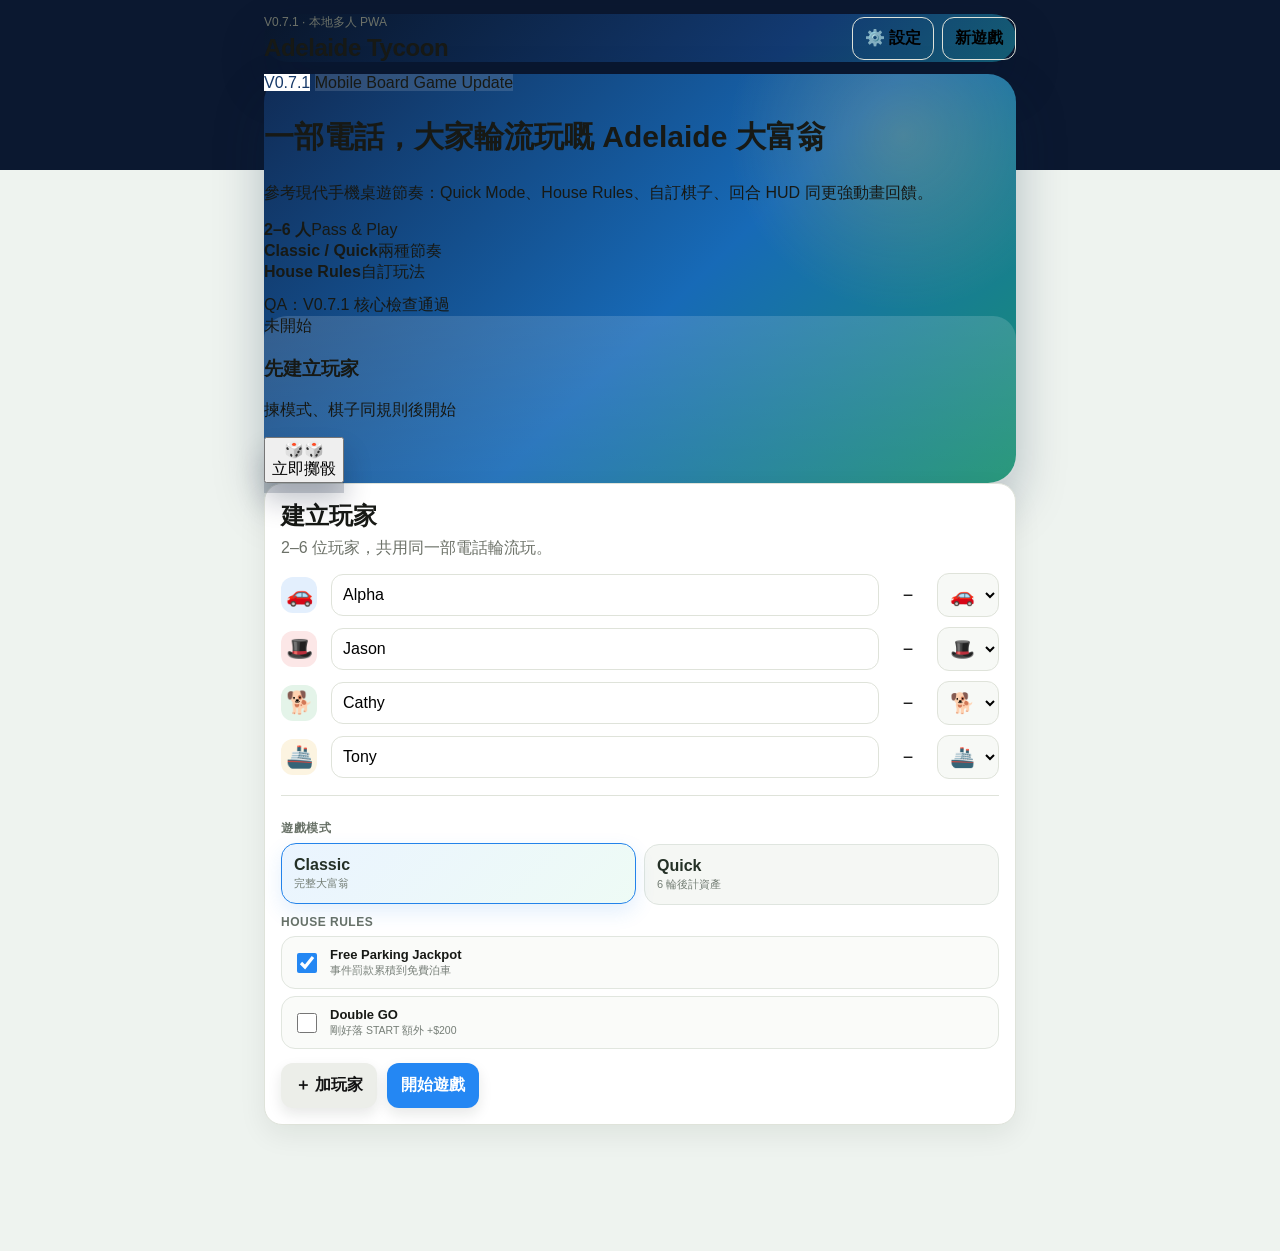
==== index.html @ 13fcce97 "Bump Adelaide Tycoon to V0.7.1 QA hotfix" ====
<!doctype html>
<html lang="zh-HK">
<head>
  <meta charset="utf-8" />
  <meta name="viewport" content="width=device-width,initial-scale=1,viewport-fit=cover" />
  <meta name="theme-color" content="#0b1830" />
  <meta name="apple-mobile-web-app-capable" content="yes" />
  <meta name="apple-mobile-web-app-status-bar-style" content="black-translucent" />
  <title>Adelaide Tycoon V0.7.1</title>
  <link rel="manifest" href="manifest.webmanifest?v=071" />
  <link rel="stylesheet" href="styles.css?v=071" />
  <link rel="stylesheet" href="v5.css?v=071" />
</head>
<body>
  <div class="app-shell">
    <header class="topbar">
      <div>
        <div class="version">V0.7.1 · 本地多人 PWA</div>
        <h1>Adelaide Tycoon</h1>
      </div>
      <div class="top-actions">
        <button id="settingsBtn" class="ghost-btn">⚙️ 設定</button>
        <button id="newGameBtn" class="ghost-btn">新遊戲</button>
      </div>
    </header>

    <section class="hero-panel">
      <div class="hero-copy">
        <div class="hero-kicker">
          <span class="version-badge">V0.7.1</span>
          <span class="hero-tag">Mobile Board Game Update</span>
        </div>
        <h2>一部電話，大家輪流玩嘅 Adelaide 大富翁</h2>
        <p>Quick Mode、House Rules、自訂棋子、回合 HUD，同更強骰仔與棋盤動畫。</p>
        <div class="hero-status-row">
          <div class="hero-status-card"><strong>2–6 人</strong><span>Pass & Play</span></div>
          <div class="hero-status-card"><strong>Classic / Quick</strong><span>兩種節奏</span></div>
          <div class="hero-status-card"><strong>House Rules</strong><span>自訂玩法</span></div>
        </div>
        <div id="qaStatus" class="qa-status">QA：檢查中</div>
      </div>
      <div class="roll-stage">
        <div id="heroTurnChip" class="roll-chip">未擲骰</div>
        <h3 id="rollStageName">下一位玩家</h3>
        <p id="rollStageHint">撳大型骰仔開始今個回合</p>
        <button id="rollHeroBtn" class="roll-hero-btn" type="button">
          <div class="dice-row"><span>🎲</span><span>🎲</span></div>
          <div>立即擲骰</div>
        </button>
      </div>
    </section>

    <section id="setupPanel" class="panel setup-panel">
      <h2>建立玩家</h2><p>2–6 位玩家，共用同一部電話輪流玩。</p>
      <div id="playerInputs" class="player-inputs"></div>
      <div class="setup-actions"><button id="addPlayerBtn" class="secondary-btn">＋ 加玩家</button><button id="startGameBtn" class="primary-btn">開始遊戲</button></div>
    </section>

    <main id="gamePanel" class="game hidden">
      <section class="players-strip" id="playersStrip"></section>
      <section class="status-row">
        <div><span class="muted">回合</span><strong id="turnName">—</strong></div>
        <div><span class="muted">位置</span><strong id="turnPos">—</strong></div>
        <div class="dice-status"><span class="muted">骰</span><div class="dice-pair"><span id="die1" class="die">–</span><span id="die2" class="die">–</span></div></div>
        <div><span class="muted">狀態</span><strong id="jailStatus">正常</strong></div>
      </section>
      <section class="board-wrap"><div id="board" class="board" aria-label="Adelaide Tycoon 遊戲棋盤"></div></section>

      <section class="property-panel panel">
        <div><div class="muted" id="spaceType">目前位置</div><h2 id="spaceName">START</h2><div id="spaceMeta" class="space-meta"></div></div>
        <div class="property-actions">
          <button id="buyBtn" class="primary-btn hidden">購買</button>
          <button id="auctionBtn" class="auction-btn hidden">拍賣</button>
          <button id="buildBtn" class="build-btn hidden">建屋</button>
          <button id="endTurnBtn" class="secondary-btn hidden">結束回合</button>
        </div>
      </section>

      <section id="message" class="message" aria-live="polite">按「擲骰」開始。</section>
      <details class="log-panel"><summary>遊戲紀錄</summary><div id="gameLog" class="game-log"></div></details>

      <nav class="bottom-actions">
        <button id="rollBtn" class="action-btn action-blue" type="button"><span>🎲</span>擲骰</button>
        <button id="assetsBtn" class="action-btn" type="button"><span>🏠</span>資產</button>
        <button id="tradeBtn" class="action-btn" type="button"><span>↔️</span>交易</button>
        <button id="playersBtn" class="action-btn" type="button"><span>👥</span>玩家</button>
      </nav>
    </main>
  </div>

  <dialog id="modal"><div class="modal-inner"><div class="modal-head"><h2 id="modalTitle">資料</h2><button id="closeModalBtn" class="icon-btn" aria-label="關閉">✕</button></div><div id="modalBody"></div></div></dialog>
  <dialog id="confirmModal"><div class="confirm-box"><div class="confirm-icon">🤝</div><div class="muted">交易確認</div><h2 id="confirmTitle">—</h2><div id="confirmBody"></div><div class="confirm-actions"><button id="rejectTradeBtn" class="secondary-btn">拒絕</button><button id="acceptTradeBtn" class="primary-btn">接受交易</button></div></div></dialog>
  <dialog id="cardModal" class="card-modal"><div class="event-card"><div id="eventCardIcon" class="event-card-icon">?</div><div id="eventCardType" class="event-card-type">CHANCE</div><h2 id="eventCardText">—</h2><button id="eventCardContinue" class="primary-btn">繼續</button></div></dialog>
  <dialog id="passModal" class="pass-modal"><div class="pass-screen"><div class="pass-phone">📱</div><div class="muted">下一位玩家</div><h2 id="passPlayerName">—</h2><p>請將電話交俾呢位玩家。其他人唔好偷睇資產操作。</p><button id="passContinueBtn" class="primary-btn">我係呢位玩家 · 開始回合</button></div></dialog>
  <dialog id="settingsModal"><div class="modal-inner"><div class="modal-head"><h2>遊戲設定</h2><button id="closeSettingsBtn" class="icon-btn" aria-label="關閉">✕</button></div><div class="settings-list">
    <label class="setting-row"><span><strong>音效</strong><small>擲骰、買地、事件卡提示音</small></span><input id="soundToggle" type="checkbox" checked></label>
    <label class="setting-row"><span><strong>震動</strong><small>支援裝置會提供輕微觸感</small></span><input id="vibrationToggle" type="checkbox" checked></label>
    <label class="setting-row"><span><strong>交電話私隱畫面</strong><small>每回合完結先遮住棋盤</small></span><input id="privacyToggle" type="checkbox" checked></label>
    <label class="setting-row"><span><strong>快速動畫</strong><small>縮短棋子逐格移動時間</small></span><input id="fastAnimationToggle" type="checkbox"></label>
  </div></div></dialog>
  <dialog id="winnerModal"><div class="winner"><div class="winner-icon">🏆</div><div class="muted">最後勝利者</div><h2 id="winnerName">—</h2><p>其他玩家已經破產，恭喜勝出 Adelaide Tycoon！</p><div class="winner-actions"><button id="closeWinnerBtn" class="secondary-btn">查看棋盤</button><button id="restartWinnerBtn" class="primary-btn">再玩一局</button></div></div></dialog>
  <script src="app.js?v=071"></script>
  <script src="v5.js?v=071"></script>
</body>
</html>
---- styles.css ----
:root{--bg:#f5f6f2;--panel:#fff;--text:#171915;--muted:#6c7168;--border:#dfe3da;--accent:#2487f3;--green:#2da75a;--amber:#d99622;--danger:#d94848;--shadow:0 10px 28px rgba(20,28,17,.07)}
*{box-sizing:border-box}body{margin:0;background:var(--bg);color:var(--text);font-family:-apple-system,BlinkMacSystemFont,"Segoe UI",sans-serif}button,input,select{font:inherit}.hidden{display:none!important}.app-shell{max-width:760px;margin:0 auto;padding:14px 14px 126px}.topbar{display:flex;justify-content:space-between;align-items:center;margin-bottom:12px}.version{font-size:12px;color:var(--muted);margin-bottom:3px}.topbar h1{font-size:24px;margin:0;letter-spacing:-.4px}.panel{background:var(--panel);border:1px solid var(--border);border-radius:18px;padding:16px;box-shadow:var(--shadow)}
.setup-panel h2,.property-panel h2{margin:0 0 6px}.setup-panel p{margin:0 0 14px;color:var(--muted)}.player-inputs{display:grid;gap:10px}.player-row{display:grid;grid-template-columns:42px 1fr 42px;gap:8px;align-items:center}.pawn-preview{width:36px;height:36px;border-radius:12px;display:grid;place-items:center;background:color-mix(in srgb,var(--pawn) 13%,white);color:var(--pawn);font-size:22px}.player-row input,.trade-grid input,.trade-grid select,.auction-box select{width:100%;border:1px solid var(--border);border-radius:12px;padding:11px;background:#fff}.remove-btn,.icon-btn{border:0;background:transparent;font-size:18px}.setup-actions{display:flex;gap:10px;margin-top:14px}.primary-btn,.secondary-btn,.ghost-btn,.build-btn,.auction-btn{border:0;border-radius:12px;padding:12px 14px;font-weight:750}.primary-btn{background:var(--accent);color:#fff}.primary-btn:disabled{opacity:.45}.build-btn{background:var(--green);color:#fff}.auction-btn{background:var(--amber);color:#fff}.secondary-btn{background:#eceee9;color:#111}.ghost-btn{background:transparent;border:1px solid var(--border)}
.players-strip{display:grid;grid-auto-flow:column;grid-auto-columns:minmax(126px,1fr);gap:8px;overflow-x:auto;padding-bottom:4px}.player-card{background:#fff;border:1px solid var(--border);border-radius:15px;padding:9px 10px;min-width:126px}.player-card.active{outline:3px solid rgba(36,135,243,.18);border-color:var(--accent)}.player-card.bankrupt{opacity:.42}.player-top{display:flex;align-items:center;gap:7px}.mini-pawn{color:var(--pawn);font-size:20px}.player-card .name{font-weight:750;font-size:14px}.player-card .cash{font-size:14px;color:#23803f;margin-top:1px}.player-card .net{font-size:10px;color:var(--muted);margin-top:5px}.status-row{display:grid;grid-template-columns:repeat(4,1fr);gap:8px;margin:9px 0}.status-row>div{background:#fff;border:1px solid var(--border);border-radius:12px;padding:8px 9px;display:flex;flex-direction:column;gap:2px;min-width:0}.muted{font-size:12px;color:var(--muted)}.status-row strong{overflow:hidden;text-overflow:ellipsis;white-space:nowrap}.dice-pair{display:flex;gap:3px}.die{font-size:23px;line-height:1}.die.rolling{animation:diceWiggle .11s linear infinite}@keyframes diceWiggle{50%{transform:rotate(12deg) scale(1.06)}}
.board-wrap{background:#d9e7c8;border:2px solid #344026;border-radius:22px;padding:6px;overflow:hidden}.board{display:grid;grid-template-columns:repeat(6,1fr);grid-template-rows:repeat(6,1fr);aspect-ratio:1/1;gap:2px;background:#344026}.space{position:relative;background:#f8f8f0;padding:4px;display:flex;flex-direction:column;justify-content:space-between;min-width:0;overflow:hidden}.space .group-band{height:6px;margin:-4px -4px 3px}.space .label{font-size:8.3px;font-weight:750;line-height:1.12;word-break:break-word}.space .price{font-size:8px}.space-icon{font-size:15px;text-align:center;line-height:1}.space.center{grid-column:2/6;grid-row:2/6;background:#eaf1dc;display:grid;place-items:center;text-align:center;padding:12px}.center-title{font-weight:900;font-size:21px;line-height:.95;letter-spacing:-.7px}.center-sub{font-size:10px;color:#5b6650;margin-top:8px}.deck-row{display:flex;gap:10px;justify-content:center;margin:12px 0 2px}.deck{width:42px;height:58px;border-radius:7px;display:grid;place-items:center;font-weight:900;font-size:22px;transform:rotate(-5deg);box-shadow:0 4px 10px rgba(0,0,0,.12)}.deck+.deck{transform:rotate(5deg)}.chance-deck{background:#f5c44d}.chest-deck{background:#77b9e3}.token-row{display:flex;gap:1px;flex-wrap:wrap;margin-top:2px}.pawn-token{color:var(--pawn);font-size:14px;line-height:1;text-shadow:0 1px 1px rgba(255,255,255,.9)}.current-token{filter:drop-shadow(0 0 2px rgba(0,0,0,.35));transform:scale(1.12)}.houses{font-size:8px;color:#2f9a4f;letter-spacing:-1px;white-space:nowrap}.mortgaged{filter:saturate(.4);background:#ecece8}.mortgage-tag{position:absolute;right:2px;bottom:2px;font-size:7px;background:#555;color:#fff;border-radius:3px;padding:1px 2px}.space.active-space{outline:3px solid var(--accent);z-index:2}.type-start .space-icon{font-weight:900;color:#d53b32}.type-chance .space-icon{color:#d97817}.type-chest .space-icon{color:#2678ae}
.property-panel{margin-top:11px;display:flex;justify-content:space-between;gap:12px;align-items:center}.space-meta{font-size:13px;color:#444}.property-actions{display:flex;gap:7px;flex-wrap:wrap;justify-content:flex-end}.message{margin:9px 0;background:#fff9df;border:1px solid #ecd98a;padding:11px 12px;border-radius:12px;font-size:14px}.log-panel{background:#fff;border:1px solid var(--border);border-radius:12px;padding:10px 12px;font-size:13px}.log-panel summary{font-weight:700;cursor:pointer}.game-log{display:grid;gap:6px;margin-top:9px;color:#555}
.bottom-actions{display:grid;grid-template-columns:repeat(4,1fr);gap:7px;position:fixed;left:50%;transform:translateX(-50%);bottom:0;width:min(760px,100%);padding:8px 12px calc(8px + env(safe-area-inset-bottom));background:rgba(245,246,242,.94);backdrop-filter:blur(14px);z-index:10}.action-btn{border:0;border-radius:14px;padding:9px 5px;background:#fff;border:1px solid var(--border);font-weight:750}.action-btn span{display:block;font-size:18px;margin-bottom:1px}.action-blue{background:var(--accent);color:#fff;border-color:var(--accent)}.action-btn:disabled{opacity:.55}
dialog{border:0;border-radius:20px;width:min(620px,calc(100% - 28px));padding:0;box-shadow:0 24px 80px rgba(0,0,0,.24)}dialog::backdrop{background:rgba(0,0,0,.4)}.modal-inner{padding:16px}.modal-head{display:flex;justify-content:space-between;align-items:center}.modal-head h2{margin:0}.asset-list{display:grid;gap:9px;margin-top:12px}.asset-item{display:flex;justify-content:space-between;border-bottom:1px solid var(--border);padding:9px 0;gap:10px}.asset-item small,.asset-main small{color:var(--muted)}.asset-card{border:1px solid var(--border);border-radius:13px;overflow:hidden}.asset-band{height:7px}.asset-main{display:flex;justify-content:space-between;gap:10px;padding:10px}.asset-main strong,.asset-main small{display:block}.asset-main small{font-size:11px;margin-top:2px}.status-mortgaged,.status-owned{font-size:11px;border-radius:999px;padding:4px 7px;height:max-content}.status-mortgaged{background:#ececea;color:#666}.status-owned{background:#e5f5e9;color:#27723e}.asset-actions{display:flex;gap:7px;padding:0 10px 10px}.mini-btn,.bid-btn{border:1px solid var(--border);background:#fff;border-radius:9px;padding:7px 9px;font-size:12px;font-weight:700}.trade-grid,.auction-box{display:grid;gap:10px;margin-top:14px}.trade-grid label,.auction-box label{font-size:13px;font-weight:650}.trade-grid input,.trade-grid select,.auction-box select{margin-top:5px}.trade-note{color:var(--muted);font-size:12px}.confirm-box,.winner{text-align:center;padding:25px 20px}.confirm-icon,.winner-icon{font-size:48px}.confirm-box h2,.winner h2{font-size:25px;margin:8px 0}.confirm-actions,.winner-actions{display:flex;gap:8px;justify-content:center;margin-top:18px}.trade-summary{background:#f5f6f2;border-radius:14px;padding:12px;text-align:left}.trade-summary p{margin-top:0}.auction-price{text-align:center;background:#f5f6f2;border-radius:14px;padding:14px}.auction-price span,.auction-price small{display:block;color:var(--muted);font-size:12px}.auction-price strong{display:block;font-size:34px}.bid-row{display:grid;grid-template-columns:repeat(3,1fr);gap:7px}
@media(max-width:520px){.app-shell{padding-top:10px}.topbar h1{font-size:21px}.space .label{font-size:7.1px}.space .price{display:none}.space .group-band{height:5px}.space-icon{font-size:12px}.center-title{font-size:17px}.center-sub{font-size:9px}.deck{width:32px;height:44px;font-size:18px}.property-panel{align-items:flex-start;flex-direction:column}.property-actions{width:100%}.property-actions button{flex:1}.status-row{grid-template-columns:repeat(2,1fr)}.bottom-actions{gap:5px;padding-left:9px;padding-right:9px}.action-btn{font-size:12px}.confirm-actions,.winner-actions{flex-direction:column}}
.top-actions{display:flex;gap:8px}.top-actions .ghost-btn{padding:10px 12px}
.die{display:inline-grid;place-items:center;width:32px;height:32px;border-radius:9px;background:#fff;border:1px solid #d9ddd4;box-shadow:0 3px 0 #c8ccc3,0 6px 12px rgba(0,0,0,.08);transform-style:preserve-3d}.die.rolling{animation:diceV4 .12s linear infinite}@keyframes diceV4{0%{transform:rotate(0) rotateY(0) scale(1)}50%{transform:rotate(18deg) rotateY(35deg) scale(1.1)}100%{transform:rotate(-14deg) rotateY(-25deg) scale(1)}}
.space.just-landed{animation:landPulse .6s ease}@keyframes landPulse{0%,100%{filter:none}45%{filter:brightness(1.18);transform:scale(.96)}}
.pawn-token.moving{animation:pawnHop .22s ease}@keyframes pawnHop{50%{transform:translateY(-7px) scale(1.18)}}
.card-modal::backdrop,.pass-modal::backdrop{background:rgba(17,22,15,.72);backdrop-filter:blur(8px)}.card-modal,.pass-modal{background:transparent;border:0;padding:0;width:min(440px,calc(100% - 32px))}.event-card,.pass-screen{background:#fff;border-radius:28px;padding:28px 22px;text-align:center;box-shadow:0 24px 70px rgba(0,0,0,.25)}.event-card{border:6px solid #f0bd3d}.event-card.chest{border-color:#63aee0}.event-card-icon{width:84px;height:84px;border-radius:24px;margin:0 auto 14px;display:grid;place-items:center;font-size:48px;font-weight:900;background:#fff4c7}.event-card.chest .event-card-icon{background:#d9efff}.event-card-type{font-size:12px;font-weight:900;letter-spacing:1.5px;color:#777}.event-card h2{font-size:22px;line-height:1.35;margin:10px 0 22px}.pass-phone{font-size:64px;margin-bottom:8px}.pass-screen h2{font-size:34px;margin:4px 0 8px;color:var(--accent)}.pass-screen p{color:var(--muted);line-height:1.45}.settings-list{display:grid;gap:4px}.setting-row{display:flex;justify-content:space-between;gap:16px;align-items:center;padding:14px 4px;border-bottom:1px solid var(--border)}.setting-row:last-child{border-bottom:0}.setting-row span{display:grid;gap:3px}.setting-row small{color:var(--muted);font-size:12px}.setting-row input{width:22px;height:22px}
@media(max-width:480px){.top-actions{gap:5px}.top-actions .ghost-btn{font-size:12px;padding:8px 9px}.event-card,.pass-screen{padding:24px 18px}.pass-screen h2{font-size:30px}}
---- v5.css ----
:root{--v7-ink:#09182e;--v7-blue:#1476e8;--v7-gold:#f5c84b;--v7-green:#31a66a}
body{background:linear-gradient(180deg,#0b1830 0 170px,#eef3ef 170px 100%)}
.app-shell{max-width:780px}
.topbar{background:linear-gradient(135deg,#09162b,#123a72 70%,#145e74);border-radius:26px;box-shadow:0 22px 46px rgba(7,21,45,.28)}
.hero-panel{background:radial-gradient(circle at 85% 15%,rgba(255,210,91,.22),transparent 24%),linear-gradient(135deg,#102b55,#176ab7 55%,#17906f);border-radius:28px;box-shadow:0 24px 50px rgba(8,30,62,.26)}
.hero-copy h2{font-size:30px}.version-badge{background:#fff;color:#173968;box-shadow:none}.hero-tag{background:rgba(255,255,255,.13)}
.qa-status{margin-top:12px}
.v7-options{margin:16px 0 4px;padding-top:14px;border-top:1px solid var(--border)}
.v7-option-title{font-size:12px;font-weight:850;color:#687167;text-transform:uppercase;letter-spacing:.5px;margin:10px 0 7px}
.v7-segmented{display:grid;grid-template-columns:1fr 1fr;gap:8px}.v7-segmented button{border:1px solid #dfe5df;background:#f5f7f4;border-radius:15px;padding:12px;text-align:left;color:#243026;transition:.16s ease}.v7-segmented button b,.v7-segmented button small{display:block}.v7-segmented button small{font-size:11px;color:#747e75;margin-top:2px}.v7-segmented button.active{background:linear-gradient(135deg,#eaf4ff,#eefbf5);border-color:#2383ea;box-shadow:0 8px 20px rgba(35,131,234,.13);transform:translateY(-1px)}
.v7-rules{display:grid;gap:7px}.v7-rules label{display:flex;gap:10px;align-items:center;padding:10px 11px;border:1px solid #e1e6df;border-radius:14px;background:#fafbf9}.v7-rules input{width:20px;height:20px;accent-color:#2487f3}.v7-rules span{display:grid}.v7-rules b{font-size:13px}.v7-rules small{font-size:10.5px;color:#777f78;margin-top:2px}
.player-row{grid-template-columns:42px 1fr 42px 62px}.v7-token-select{border:1px solid var(--border);background:#f7f9f6;border-radius:12px;padding:9px 5px;font-size:20px;width:62px;text-align:center}
.v7-turn-hud{--player:#2487f3;display:grid;grid-template-columns:54px 1fr auto;align-items:center;gap:11px;margin:10px 0;padding:11px 13px;border-radius:20px;color:#fff;background:linear-gradient(135deg,color-mix(in srgb,var(--player) 78%,#0d1b31),#11223f);box-shadow:0 14px 30px rgba(12,30,58,.18);position:relative;overflow:hidden}.v7-turn-hud:after{content:'';position:absolute;width:120px;height:120px;border-radius:50%;right:-45px;top:-55px;background:rgba(255,255,255,.08)}.v7-current-token{width:48px;height:48px;border-radius:16px;display:grid;place-items:center;font-size:30px;background:rgba(255,255,255,.16);box-shadow:inset 0 0 0 1px rgba(255,255,255,.16)}.v7-hud-copy{display:grid;min-width:0}.v7-hud-copy small{font-size:9px;letter-spacing:1.3px;color:#d8e8ff;font-weight:900}.v7-hud-copy strong{font-size:19px;white-space:nowrap;overflow:hidden;text-overflow:ellipsis}.v7-hud-copy span{font-size:11px;color:#e6eef9}.v7-hud-side{position:relative;z-index:1;display:grid;text-align:right;gap:2px}.v7-hud-side b{font-size:10px;color:#ffe083}.v7-hud-side span{font-size:11px;color:#dce8f8}
.roll-stage{background:linear-gradient(180deg,rgba(255,255,255,.15),rgba(255,255,255,.08));border-radius:23px}.roll-hero-btn{position:relative;overflow:hidden;box-shadow:0 10px 0 rgba(7,26,53,.18),0 18px 28px rgba(4,18,41,.24);transition:transform .12s ease,box-shadow .12s ease}.roll-hero-btn:active,.roll-hero-btn.btn-press{transform:translateY(5px) scale(.99);box-shadow:0 4px 0 rgba(7,26,53,.18),0 9px 16px rgba(4,18,41,.19)}.roll-hero-btn:after{content:'';position:absolute;inset:-70% auto -70% -45%;width:30%;background:linear-gradient(90deg,transparent,rgba(255,255,255,.85),transparent);transform:skewX(-20deg);animation:v7Shine 3.6s ease-in-out infinite}@keyframes v7Shine{0%,68%{left:-45%}88%,100%{left:135%}}.roll-hero-btn.v5-rolling .dice-row span:first-child{animation:v7DiceA .14s linear infinite}.roll-hero-btn.v5-rolling .dice-row span:last-child{animation:v7DiceB .16s linear infinite reverse}@keyframes v7DiceA{50%{transform:translate(-3px,-9px) rotate(135deg) scale(1.15)}}@keyframes v7DiceB{50%{transform:translate(4px,-7px) rotate(-145deg) scale(1.12)}}
.board-wrap{perspective:1000px;border-radius:24px;padding:7px;background:linear-gradient(145deg,#315031,#1d3726);box-shadow:0 22px 40px rgba(26,55,30,.22)}.board{grid-template-columns:repeat(7,1fr)!important;grid-template-rows:repeat(7,1fr)!important;border-radius:17px;transform:rotateX(2.2deg);transform-origin:center bottom;box-shadow:0 16px 24px rgba(0,0,0,.15)}.space.center{grid-column:3/6!important;grid-row:3/6!important;background:radial-gradient(circle at 50% 30%,rgba(255,255,255,.7),transparent 38%),linear-gradient(145deg,#dff2ff,#dcefd0)!important}.space{border-radius:3px;transition:transform .18s ease,filter .18s ease}.space.active-space{z-index:4;box-shadow:inset 0 0 0 3px #36a1ff,0 0 18px rgba(41,147,255,.55);animation:v7ActiveTile 1.3s ease-in-out infinite}@keyframes v7ActiveTile{50%{filter:brightness(1.08)}}.v7-token{font-size:15px!important;filter:drop-shadow(0 3px 2px rgba(0,0,0,.24));transform-origin:center bottom}.v7-token.current-token{animation:v7TokenIdle 1.15s ease-in-out infinite}@keyframes v7TokenIdle{50%{transform:translateY(-4px) scale(1.13)}}
.property-panel.v7-property{border-top:7px solid var(--group);padding-top:13px}.property-panel.v7-property h2{font-size:23px}.property-actions{position:relative;z-index:2}.v7-pot-badge{position:absolute;right:13px;top:11px;padding:5px 8px;border-radius:999px;background:#eff8e9;color:#3e6e33;font-size:9px;font-weight:900;letter-spacing:.2px}.primary-btn,.build-btn,.auction-btn,.secondary-btn{box-shadow:0 6px 14px rgba(20,30,24,.1)}
.v7-dice-burst{position:fixed;z-index:80;left:50%;top:44%;transform:translate(-50%,-50%);width:150px;height:150px;border-radius:50%;display:grid;place-items:center;text-align:center;background:radial-gradient(circle,#fff 0 47%,#eaf4ff 48% 60%,rgba(234,244,255,0) 61%);filter:drop-shadow(0 18px 30px rgba(0,0,0,.22));pointer-events:none;animation:v7Burst .95s ease forwards}.v7-dice-burst div{font-size:34px;position:absolute;top:35px}.v7-dice-burst strong{font-size:42px;color:#164a86;margin-top:42px}@keyframes v7Burst{0%{opacity:0;transform:translate(-50%,-50%) scale(.45) rotate(-8deg)}25%{opacity:1;transform:translate(-50%,-50%) scale(1.12) rotate(2deg)}75%{opacity:1}100%{opacity:0;transform:translate(-50%,-58%) scale(.9)}}
.pass-screen{background:linear-gradient(160deg,#fff,#edf5ff);border:1px solid #d6e5f8}.pass-phone{animation:v7Phone 1.6s ease-in-out infinite}@keyframes v7Phone{50%{transform:translateY(-5px) rotate(-2deg)}}.event-card{box-shadow:0 28px 80px rgba(0,0,0,.28);animation:v7Card .5s cubic-bezier(.18,.8,.25,1.2)}@keyframes v7Card{from{opacity:0;transform:perspective(700px) rotateY(80deg) translateY(20px) scale(.82)}to{opacity:1;transform:none}}
@media(max-width:560px){body{background:linear-gradient(180deg,#0b1830 0 145px,#eef3ef 145px 100%)}.hero-panel{grid-template-columns:1fr}.hero-copy h2{font-size:25px}.hero-status-row{display:none}.player-row{grid-template-columns:36px 1fr 36px 56px}.v7-token-select{width:56px;padding:7px 4px}.v7-turn-hud{grid-template-columns:47px 1fr auto;padding:9px 10px}.v7-current-token{width:43px;height:43px;font-size:27px}.v7-hud-copy strong{font-size:17px}.board{transform:none}.board .space .label{font-size:6.7px}.v7-token{font-size:12px!important}.v7-pot-badge{position:static;display:inline-flex;margin-top:8px}}
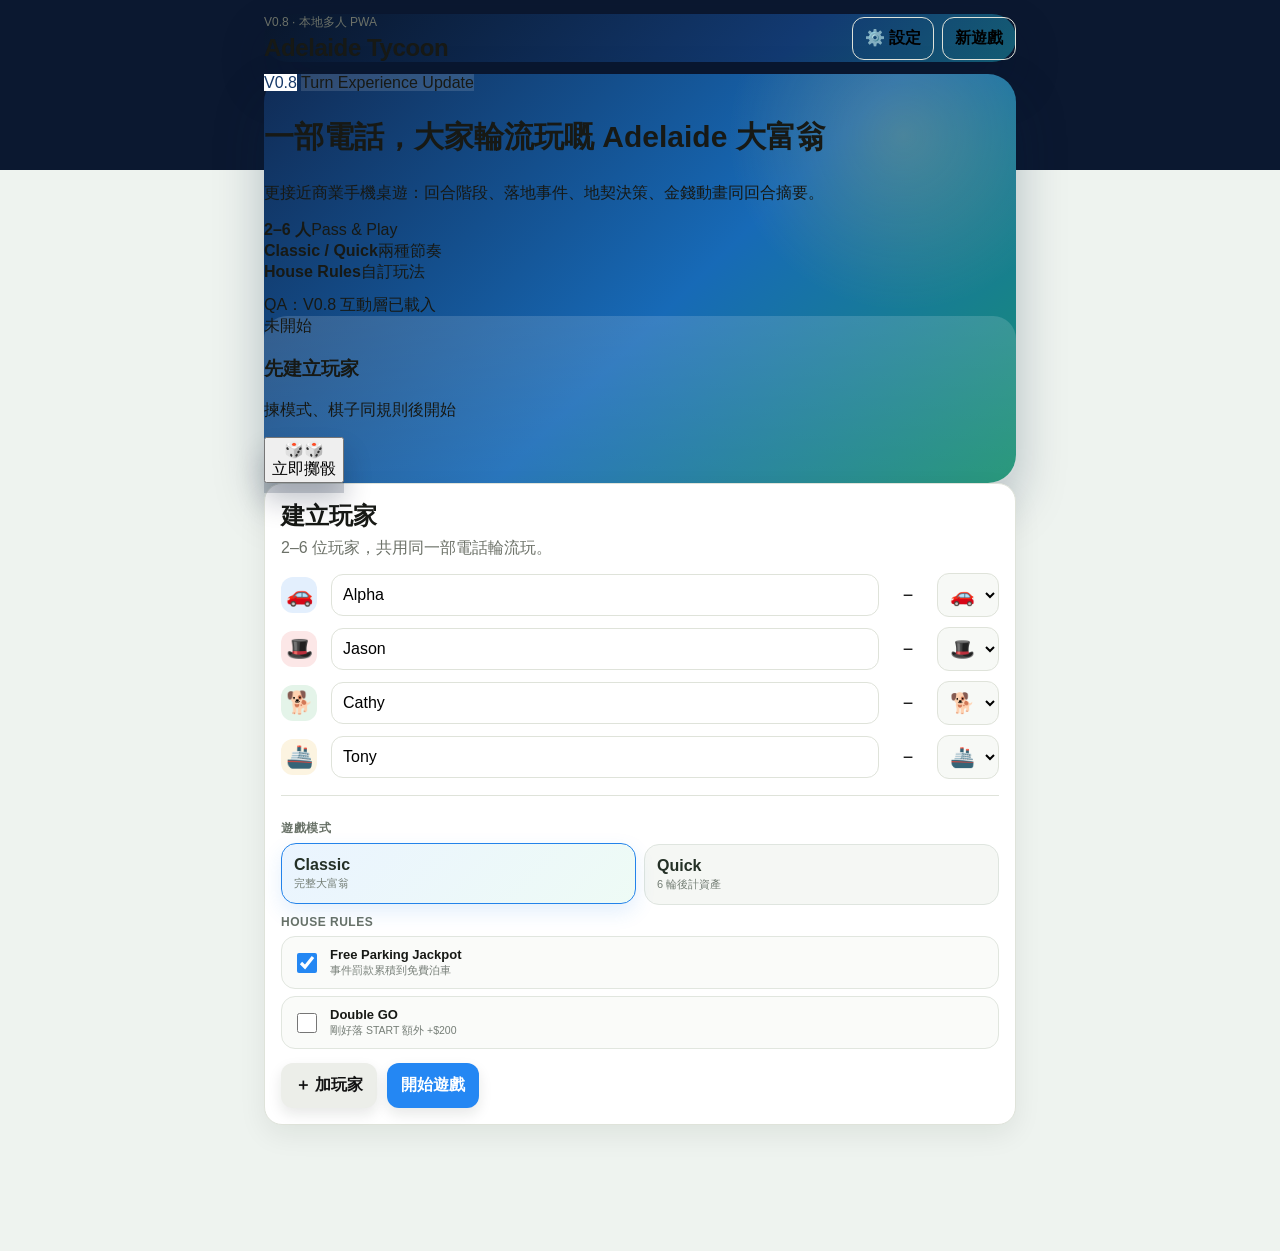
==== commit 7b174122: "Load V0.8 interaction layer" ====
--- a/index.html
+++ b/index.html
@@ -6,16 +6,17 @@
   <meta name="theme-color" content="#0b1830" />
   <meta name="apple-mobile-web-app-capable" content="yes" />
   <meta name="apple-mobile-web-app-status-bar-style" content="black-translucent" />
-  <title>Adelaide Tycoon V0.7.1</title>
-  <link rel="manifest" href="manifest.webmanifest?v=071" />
-  <link rel="stylesheet" href="styles.css?v=071" />
-  <link rel="stylesheet" href="v5.css?v=071" />
+  <title>Adelaide Tycoon V0.8</title>
+  <link rel="manifest" href="manifest.webmanifest?v=08" />
+  <link rel="stylesheet" href="styles.css?v=08" />
+  <link rel="stylesheet" href="v5.css?v=08" />
+  <link rel="stylesheet" href="v8.css?v=08" />
 </head>
 <body>
   <div class="app-shell">
     <header class="topbar">
       <div>
-        <div class="version">V0.7.1 · 本地多人 PWA</div>
+        <div class="version">V0.8 · 本地多人 PWA</div>
         <h1>Adelaide Tycoon</h1>
       </div>
       <div class="top-actions">
@@ -27,11 +28,11 @@
     <section class="hero-panel">
       <div class="hero-copy">
         <div class="hero-kicker">
-          <span class="version-badge">V0.7.1</span>
-          <span class="hero-tag">Mobile Board Game Update</span>
+          <span class="version-badge">V0.8</span>
+          <span class="hero-tag">Turn Experience Update</span>
         </div>
         <h2>一部電話，大家輪流玩嘅 Adelaide 大富翁</h2>
-        <p>Quick Mode、House Rules、自訂棋子、回合 HUD，同更強骰仔與棋盤動畫。</p>
+        <p>回合階段、落地事件、地契決策、金錢動畫，同更清晰交電話流程。</p>
         <div class="hero-status-row">
           <div class="hero-status-card"><strong>2–6 人</strong><span>Pass & Play</span></div>
           <div class="hero-status-card"><strong>Classic / Quick</strong><span>兩種節奏</span></div>
@@ -99,7 +100,8 @@
     <label class="setting-row"><span><strong>快速動畫</strong><small>縮短棋子逐格移動時間</small></span><input id="fastAnimationToggle" type="checkbox"></label>
   </div></div></dialog>
   <dialog id="winnerModal"><div class="winner"><div class="winner-icon">🏆</div><div class="muted">最後勝利者</div><h2 id="winnerName">—</h2><p>其他玩家已經破產，恭喜勝出 Adelaide Tycoon！</p><div class="winner-actions"><button id="closeWinnerBtn" class="secondary-btn">查看棋盤</button><button id="restartWinnerBtn" class="primary-btn">再玩一局</button></div></div></dialog>
-  <script src="app.js?v=071"></script>
-  <script src="v5.js?v=071"></script>
+  <script src="app.js?v=08"></script>
+  <script src="v5.js?v=08"></script>
+  <script src="v8.js?v=08"></script>
 </body>
-</html>+</html>
--- a/v8.css
+++ b/v8.css
@@ -0,0 +1,7 @@
+.v8-phase-bar{display:grid;grid-template-columns:repeat(4,1fr);gap:6px;margin:8px 0 10px}.v8-phase-bar span{padding:7px 6px;border-radius:999px;background:#dfe7e3;color:#6b746d;font-size:9px;font-weight:900;text-align:center;letter-spacing:.35px;transition:.18s}.v8-phase-bar span.active{background:linear-gradient(135deg,#1677e8,#20a174);color:#fff;box-shadow:0 8px 18px rgba(28,120,188,.2);transform:translateY(-1px)}
+.v8-deed-dialog,.v8-summary-dialog{border:0;background:transparent;padding:14px;width:min(92vw,430px)}.v8-deed-dialog::backdrop,.v8-summary-dialog::backdrop{background:rgba(5,15,30,.58);backdrop-filter:blur(6px)}
+.v8-deed{position:relative;overflow:hidden;background:#fff;border-radius:28px;padding:26px 20px 20px;box-shadow:0 34px 90px rgba(0,0,0,.32);animation:v8Deed .42s cubic-bezier(.2,.8,.2,1)}.v8-deed-band{position:absolute;inset:0 0 auto;height:14px}.v8-x{position:absolute;right:12px;top:17px;width:34px;height:34px;border:0;border-radius:50%;background:#f0f2ef;font-size:24px}.v8-eyebrow{margin-top:7px;color:#758078;font-size:10px;font-weight:900;letter-spacing:1.4px}.v8-deed h2{margin:6px 0 2px;font-size:30px;letter-spacing:-.7px}.v8-group{margin:0 0 18px;color:#68746b;font-weight:700}.v8-price-grid{display:grid;grid-template-columns:repeat(3,1fr);gap:8px}.v8-price-grid>div{background:#f5f7f5;border-radius:16px;padding:12px 10px}.v8-price-grid small{display:block;font-size:10px;color:#7a837c}.v8-price-grid strong{display:block;font-size:18px;margin-top:2px}.v8-deed-actions{display:grid;grid-template-columns:1fr 1.3fr;gap:9px;margin-top:16px}.v8-deed-actions button{border:0;border-radius:16px;padding:14px;font-weight:900}.v8-auction{background:#edf0eb;color:#28352d}.v8-buy{background:linear-gradient(135deg,#197bea,#1fa46f);color:#fff;box-shadow:0 10px 22px rgba(31,132,155,.2)}.v8-buy:disabled{opacity:.45;box-shadow:none}@keyframes v8Deed{from{opacity:0;transform:translateY(28px) scale(.92)}to{opacity:1;transform:none}}
+.v8-summary{background:linear-gradient(180deg,#fff,#f2f7f4);border-radius:28px;padding:24px;text-align:center;box-shadow:0 34px 90px rgba(0,0,0,.32);animation:v8Summary .38s ease}.v8-summary-icon{width:58px;height:58px;border-radius:50%;display:grid;place-items:center;margin:0 auto 8px;background:#dff5e8;color:#16894d;font-size:28px;font-weight:900}.v8-summary>small{font-size:10px;letter-spacing:1.4px;color:#748078;font-weight:900}.v8-summary h2{margin:5px 0 16px;font-size:25px}.v8-summary-stats{display:grid;grid-template-columns:1fr 1fr;gap:8px;text-align:left}.v8-summary-stats>div{background:#fff;border-radius:15px;padding:11px;box-shadow:0 6px 14px rgba(20,40,25,.05)}.v8-summary-stats small{display:block;font-size:9px;color:#7d867f}.v8-summary-stats strong{display:block;margin-top:3px;font-size:15px}.v8-summary-stats .good{color:#1e9a59}.v8-summary-stats .bad{color:#d44a4a}.v8-summary-next{width:100%;margin-top:15px;border:0;border-radius:17px;padding:15px;background:#142f59;color:#fff;font-weight:900}@keyframes v8Summary{from{opacity:0;transform:translateY(18px) scale(.95)}to{opacity:1;transform:none}}
+.player-card,.v7-turn-hud{position:relative}.v8-money{position:absolute;z-index:20;left:50%;top:8px;transform:translateX(-50%);font-size:16px;font-weight:950;text-shadow:0 2px 6px rgba(255,255,255,.9);pointer-events:none;animation:v8Money 1.05s ease forwards}.v8-money.plus{color:#109655}.v8-money.minus{color:#d83f4c}@keyframes v8Money{0%{opacity:0;transform:translate(-50%,12px) scale(.8)}20%{opacity:1;transform:translate(-50%,0) scale(1.12)}100%{opacity:0;transform:translate(-50%,-34px) scale(.95)}}
+.v8-bail{width:100%;margin:-2px 0 10px;border:0;border-radius:14px;padding:11px 14px;background:linear-gradient(135deg,#313d59,#54698f);color:#fff;font-weight:850;box-shadow:0 8px 18px rgba(37,52,85,.16)}
+@media(max-width:520px){.v8-phase-bar span{font-size:8px;padding:6px 3px}.v8-deed h2{font-size:26px}.v8-price-grid strong{font-size:15px}.v8-summary-stats{grid-template-columns:1fr 1fr}}
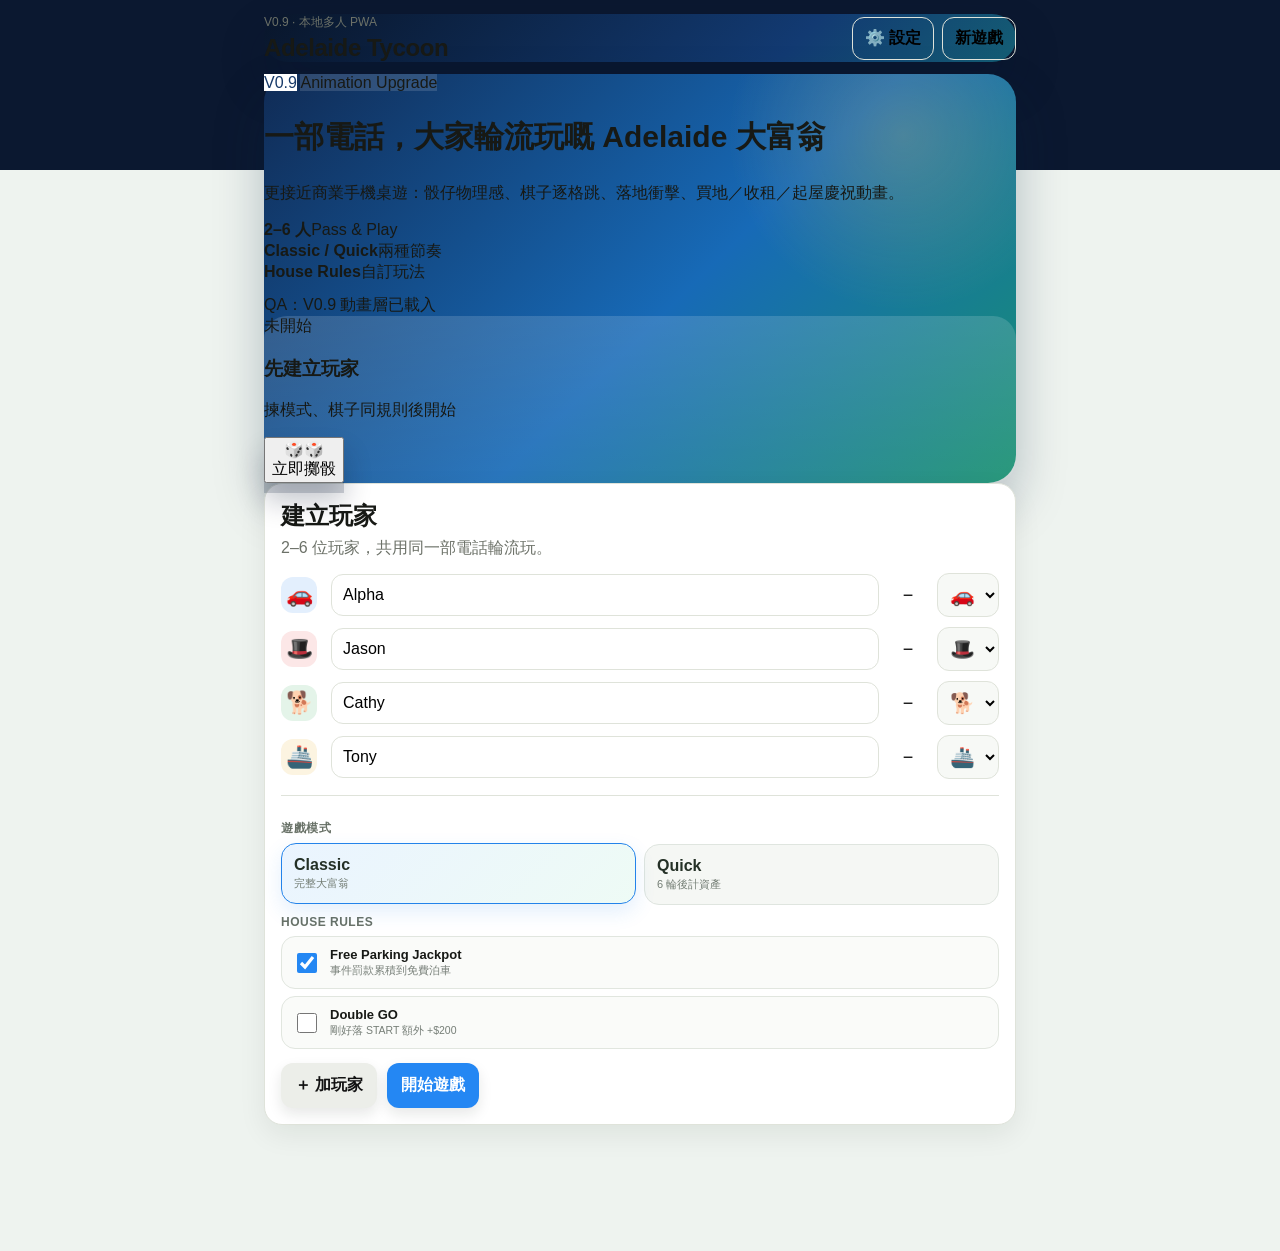
==== commit 5cb10526: "Upgrade Adelaide Tycoon to V0.9 animation experience" ====
--- a/index.html
+++ b/index.html
@@ -6,17 +6,18 @@
   <meta name="theme-color" content="#0b1830" />
   <meta name="apple-mobile-web-app-capable" content="yes" />
   <meta name="apple-mobile-web-app-status-bar-style" content="black-translucent" />
-  <title>Adelaide Tycoon V0.8</title>
-  <link rel="manifest" href="manifest.webmanifest?v=08" />
-  <link rel="stylesheet" href="styles.css?v=08" />
-  <link rel="stylesheet" href="v5.css?v=08" />
-  <link rel="stylesheet" href="v8.css?v=08" />
+  <title>Adelaide Tycoon V0.9</title>
+  <link rel="manifest" href="manifest.webmanifest?v=09" />
+  <link rel="stylesheet" href="styles.css?v=09" />
+  <link rel="stylesheet" href="v5.css?v=09" />
+  <link rel="stylesheet" href="v8.css?v=09" />
+  <link rel="stylesheet" href="v9.css?v=09" />
 </head>
 <body>
   <div class="app-shell">
     <header class="topbar">
       <div>
-        <div class="version">V0.8 · 本地多人 PWA</div>
+        <div class="version">V0.9 · 本地多人 PWA</div>
         <h1>Adelaide Tycoon</h1>
       </div>
       <div class="top-actions">
@@ -28,11 +29,11 @@
     <section class="hero-panel">
       <div class="hero-copy">
         <div class="hero-kicker">
-          <span class="version-badge">V0.8</span>
-          <span class="hero-tag">Turn Experience Update</span>
+          <span class="version-badge">V0.9</span>
+          <span class="hero-tag">Animation Upgrade</span>
         </div>
         <h2>一部電話，大家輪流玩嘅 Adelaide 大富翁</h2>
-        <p>回合階段、落地事件、地契決策、金錢動畫，同更清晰交電話流程。</p>
+        <p>骰仔物理感、棋子逐格跳、落地衝擊、買地／收租／起屋慶祝動畫。</p>
         <div class="hero-status-row">
           <div class="hero-status-card"><strong>2–6 人</strong><span>Pass & Play</span></div>
           <div class="hero-status-card"><strong>Classic / Quick</strong><span>兩種節奏</span></div>
@@ -100,8 +101,9 @@
     <label class="setting-row"><span><strong>快速動畫</strong><small>縮短棋子逐格移動時間</small></span><input id="fastAnimationToggle" type="checkbox"></label>
   </div></div></dialog>
   <dialog id="winnerModal"><div class="winner"><div class="winner-icon">🏆</div><div class="muted">最後勝利者</div><h2 id="winnerName">—</h2><p>其他玩家已經破產，恭喜勝出 Adelaide Tycoon！</p><div class="winner-actions"><button id="closeWinnerBtn" class="secondary-btn">查看棋盤</button><button id="restartWinnerBtn" class="primary-btn">再玩一局</button></div></div></dialog>
-  <script src="app.js?v=08"></script>
-  <script src="v5.js?v=08"></script>
-  <script src="v8.js?v=08"></script>
+  <script src="app.js?v=09"></script>
+  <script src="v5.js?v=09"></script>
+  <script src="v8.js?v=09"></script>
+  <script src="v9.js?v=09"></script>
 </body>
 </html>
--- a/v9.css
+++ b/v9.css
@@ -0,0 +1,37 @@
+/* V0.9 commercial mobile-board-game animation layer */
+#v9Fx{position:fixed;inset:0;pointer-events:none;z-index:120;overflow:hidden}
+.v9-roll-scene{position:absolute;inset:0;display:flex;align-items:center;justify-content:center;gap:22px;background:radial-gradient(circle at 50% 48%,rgba(43,126,255,.20),rgba(6,18,40,.0) 34%),rgba(5,14,31,.18);opacity:0;visibility:hidden;transition:opacity .16s ease;backdrop-filter:blur(0)}
+.v9-roll-scene.show{opacity:1;visibility:visible;backdrop-filter:blur(2px)}
+.v9-roll-glow{position:absolute;width:260px;height:260px;border-radius:50%;background:radial-gradient(circle,rgba(95,171,255,.28),rgba(95,171,255,0) 68%);animation:v9Glow 1s ease-in-out infinite alternate}
+.v9-dice-cube{position:relative;z-index:2;width:84px;height:84px;border-radius:23px;background:linear-gradient(145deg,#fff,#eaf2ff);box-shadow:0 25px 45px rgba(0,0,0,.28),inset 0 -8px 14px rgba(32,77,135,.10);display:grid;place-items:center;font-size:54px;color:#112b51;transform-style:preserve-3d}
+.v9-roll-scene.rolling .v9-d1{animation:v9DiceOne .28s linear infinite}.v9-roll-scene.rolling .v9-d2{animation:v9DiceTwo .31s linear infinite reverse}
+.v9-roll-total{position:absolute;top:62%;left:50%;transform:translateX(-50%);z-index:3;min-width:92px;text-align:center;padding:8px 16px;border-radius:999px;background:rgba(8,24,49,.86);color:#fff;font-weight:950;font-size:20px;letter-spacing:.5px;box-shadow:0 12px 30px rgba(0,0,0,.25)}
+.v9-roll-scene.result .v9-dice-cube{animation:v9Result .42s cubic-bezier(.2,.8,.2,1.2)}.v9-roll-scene.result .v9-roll-total{font-size:36px;background:#fff;color:#133f78;box-shadow:0 14px 30px rgba(0,0,0,.2)}
+@keyframes v9DiceOne{50%{transform:translate(-12px,-25px) rotateX(180deg) rotateY(140deg) rotateZ(55deg) scale(1.08)}}
+@keyframes v9DiceTwo{50%{transform:translate(13px,-18px) rotateX(-160deg) rotateY(190deg) rotateZ(-70deg) scale(1.05)}}
+@keyframes v9Result{0%{transform:scale(.7) translateY(-18px)}65%{transform:scale(1.16) translateY(3px)}100%{transform:scale(1)}}
+@keyframes v9Glow{to{transform:scale(1.14);opacity:.65}}
+
+.v9-event-banner{position:absolute;left:50%;top:18%;transform:translate(-50%,-18px) scale(.94);width:min(86vw,430px);padding:13px 16px 14px;border-radius:20px;background:rgba(13,31,60,.94);color:#fff;text-align:center;box-shadow:0 20px 50px rgba(0,0,0,.28);opacity:0;transition:.22s cubic-bezier(.2,.8,.2,1);border:1px solid rgba(255,255,255,.14)}
+.v9-event-banner.show{opacity:1;transform:translate(-50%,0) scale(1)}
+.v9-event-banner small,.v9-event-banner strong,.v9-event-banner span{display:block}.v9-event-banner small{font-size:9px;font-weight:950;letter-spacing:1.2px;color:#bcd4f8}.v9-event-banner strong{font-size:28px;line-height:1.05;margin:3px 0}.v9-event-banner span{font-size:12px;color:#e7eef9}.v9-event-banner.gold{background:linear-gradient(135deg,#815d08,#c18f0c)}.v9-event-banner.green{background:linear-gradient(135deg,#145f42,#19855b)}.v9-event-banner.red{background:linear-gradient(135deg,#7c2030,#b63242)}
+
+.v9-shockwave{position:absolute;left:50%;top:52%;width:80px;height:80px;margin:-40px;border:3px solid rgba(69,154,255,.7);border-radius:50%;opacity:0}.v9-shockwave.go{animation:v9Shock .62s ease-out}@keyframes v9Shock{0%{opacity:.8;transform:scale(.4)}100%{opacity:0;transform:scale(5)}}
+.v9-particle{position:absolute;width:9px;height:14px;border-radius:3px;background:#ffd44f;box-shadow:0 0 10px rgba(255,212,79,.6);animation:v9Particle var(--d) ease-out forwards}.v9-particle.green{background:#55d990}.v9-particle.blue{background:#63aaff}@keyframes v9Particle{from{opacity:1;transform:translate(0,0) rotate(0)}to{opacity:0;transform:translate(var(--x),var(--y)) rotate(var(--r))}}
+
+.board-wrap{transition:transform .18s ease,filter .18s ease,box-shadow .18s ease}.board-wrap.v9-travelling{transform:perspective(950px) rotateX(2.5deg) scale(.985);filter:saturate(1.07);box-shadow:0 28px 55px rgba(20,55,36,.28)}.board-wrap.v9-impact{animation:v9BoardImpact .38s ease}.board-wrap.v9-rent-hit{animation:v9RentHit .45s ease}
+@keyframes v9BoardImpact{35%{transform:scale(.985) translateY(3px)}70%{transform:scale(1.008)}}
+@keyframes v9RentHit{35%{filter:brightness(.93) saturate(1.3);transform:translateX(-3px)}65%{transform:translateX(3px)}}
+.space.v9-step{animation:v9Step .18s ease}.space.v9-land{z-index:8;animation:v9Land .66s cubic-bezier(.2,.8,.2,1)}.space.v9-owned{z-index:8;animation:v9Owned .85s ease}.space.v9-upgrade{z-index:8;animation:v9Upgrade .8s ease}
+@keyframes v9Step{50%{transform:scale(.95);filter:brightness(1.2)}}
+@keyframes v9Land{0%{transform:scale(.86)}45%{transform:scale(1.12);box-shadow:0 0 0 8px rgba(66,158,255,.2)}100%{transform:scale(1)}}
+@keyframes v9Owned{25%{transform:scale(.94) rotate(-1deg)}55%{transform:scale(1.09) rotate(1deg);filter:brightness(1.15)}100%{transform:none}}
+@keyframes v9Upgrade{0%{transform:scale(.9)}45%{transform:scale(1.13) translateY(-4px);filter:brightness(1.2)}100%{transform:none}}
+.v9-token{display:inline-block;will-change:transform;filter:drop-shadow(0 5px 3px rgba(0,0,0,.28))}.v9-travelling .v9-token.current-token{animation:v9TokenHop .24s cubic-bezier(.2,.75,.25,1) infinite alternate}@keyframes v9TokenHop{to{transform:translateY(-8px) scale(1.12) rotate(-3deg)}}
+
+.player-card{position:relative;overflow:visible}.v9-cash{position:absolute;right:8px;top:-6px;z-index:10;padding:4px 7px;border-radius:999px;font-size:13px;font-weight:950;box-shadow:0 8px 18px rgba(0,0,0,.18);animation:v9Cash 1.05s ease forwards}.v9-cash.plus{background:#dcffe9;color:#177a48}.v9-cash.minus{background:#ffe4e7;color:#a72939}@keyframes v9Cash{0%{opacity:0;transform:translateY(9px) scale(.75)}20%{opacity:1;transform:translateY(-3px) scale(1.08)}75%{opacity:1}100%{opacity:0;transform:translateY(-28px) scale(.95)}}
+
+.pass-screen{animation:v9Handoff .42s cubic-bezier(.2,.8,.2,1)}#gamePanel.v9-turn-in{animation:v9TurnIn .5s ease}@keyframes v9Handoff{from{opacity:0;transform:scale(.92) translateY(18px)}to{opacity:1;transform:none}}@keyframes v9TurnIn{from{opacity:.25;transform:translateY(7px)}to{opacity:1;transform:none}}
+
+@media(max-width:560px){.v9-dice-cube{width:70px;height:70px;border-radius:19px;font-size:45px}.v9-roll-total{top:61%;font-size:17px}.v9-roll-scene.result .v9-roll-total{font-size:30px}.v9-event-banner{top:14%;width:88vw}.v9-event-banner strong{font-size:24px}}
+@media(prefers-reduced-motion:reduce){.v9-roll-scene,.v9-particle,.v9-shockwave,.space.v9-step,.space.v9-land,.space.v9-owned,.space.v9-upgrade,.v9-token,.board-wrap,.v9-event-banner,.v9-cash{animation:none!important;transition:none!important}.v9-roll-scene{display:none!important}}
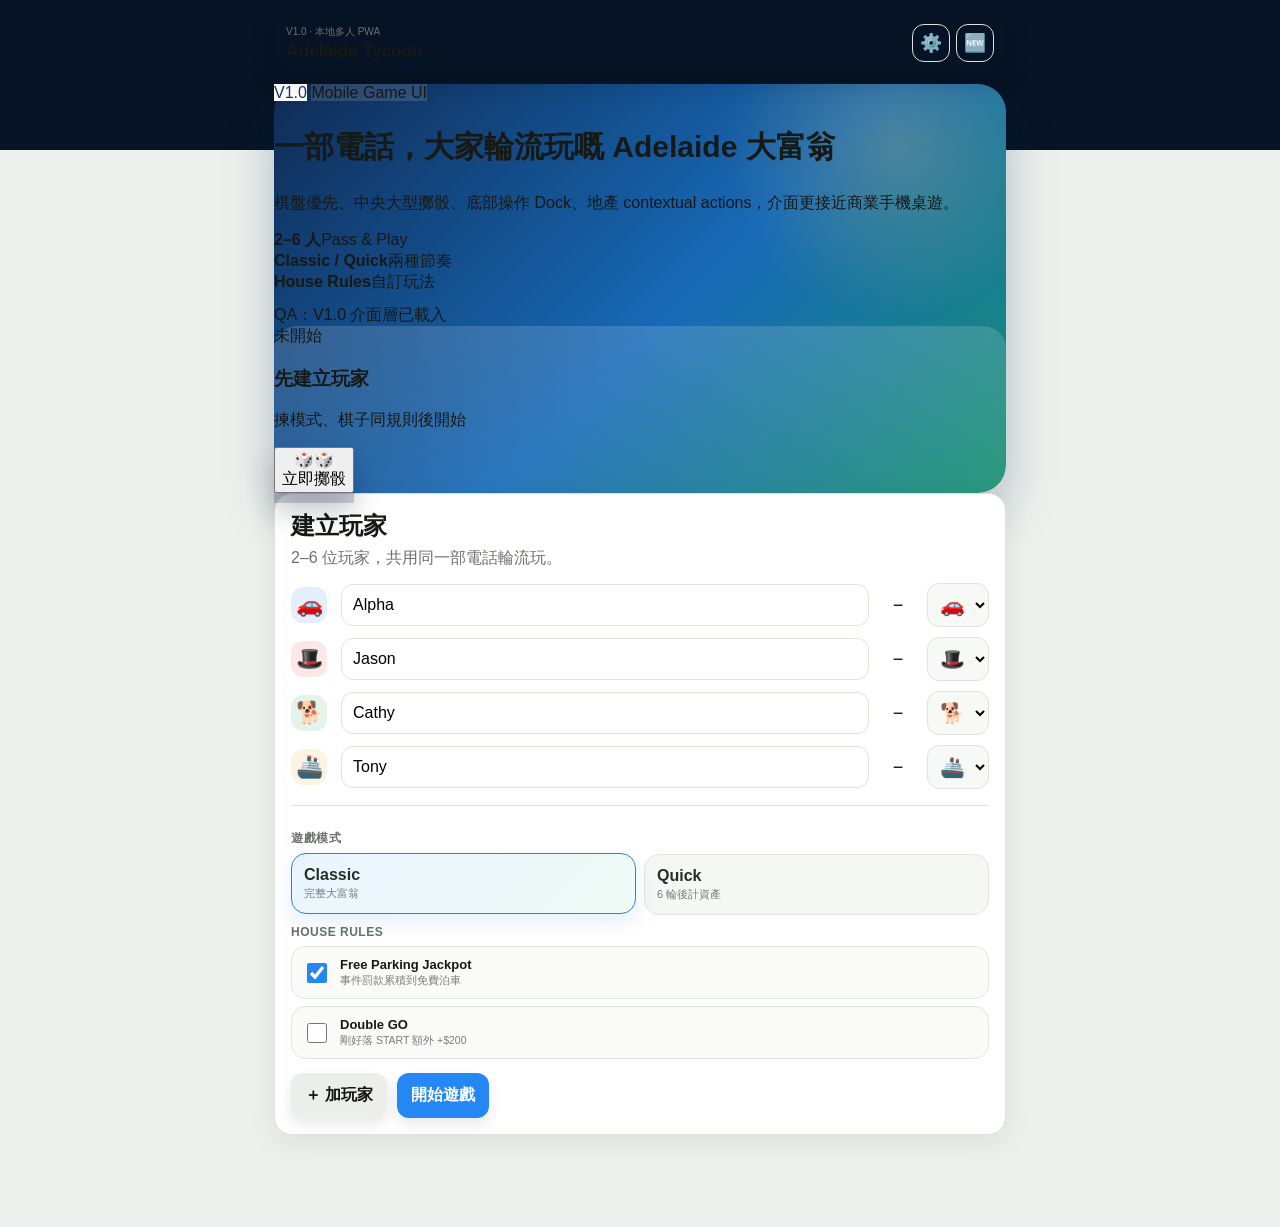
==== commit cd0d4f71: "Upgrade Adelaide Tycoon to V1.0 mobile game UI" ====
--- a/index.html
+++ b/index.html
@@ -3,37 +3,38 @@
 <head>
   <meta charset="utf-8" />
   <meta name="viewport" content="width=device-width,initial-scale=1,viewport-fit=cover" />
-  <meta name="theme-color" content="#0b1830" />
+  <meta name="theme-color" content="#071426" />
   <meta name="apple-mobile-web-app-capable" content="yes" />
   <meta name="apple-mobile-web-app-status-bar-style" content="black-translucent" />
-  <title>Adelaide Tycoon V0.9</title>
-  <link rel="manifest" href="manifest.webmanifest?v=09" />
-  <link rel="stylesheet" href="styles.css?v=09" />
-  <link rel="stylesheet" href="v5.css?v=09" />
-  <link rel="stylesheet" href="v8.css?v=09" />
-  <link rel="stylesheet" href="v9.css?v=09" />
+  <title>Adelaide Tycoon V1.0</title>
+  <link rel="manifest" href="manifest.webmanifest?v=10" />
+  <link rel="stylesheet" href="styles.css?v=10" />
+  <link rel="stylesheet" href="v5.css?v=10" />
+  <link rel="stylesheet" href="v8.css?v=10" />
+  <link rel="stylesheet" href="v9.css?v=10" />
+  <link rel="stylesheet" href="v10.css?v=10" />
 </head>
 <body>
   <div class="app-shell">
     <header class="topbar">
       <div>
-        <div class="version">V0.9 · 本地多人 PWA</div>
+        <div class="version">V1.0 · 本地多人 PWA</div>
         <h1>Adelaide Tycoon</h1>
       </div>
       <div class="top-actions">
         <button id="settingsBtn" class="ghost-btn">⚙️ 設定</button>
-        <button id="newGameBtn" class="ghost-btn">新遊戲</button>
+        <button id="newGameBtn" class="ghost-btn">🆕 新遊戲</button>
       </div>
     </header>
 
     <section class="hero-panel">
       <div class="hero-copy">
         <div class="hero-kicker">
-          <span class="version-badge">V0.9</span>
-          <span class="hero-tag">Animation Upgrade</span>
+          <span class="version-badge">V1.0</span>
+          <span class="hero-tag">Mobile Game UI</span>
         </div>
         <h2>一部電話，大家輪流玩嘅 Adelaide 大富翁</h2>
-        <p>骰仔物理感、棋子逐格跳、落地衝擊、買地／收租／起屋慶祝動畫。</p>
+        <p>棋盤優先、中央大型擲骰、底部操作 Dock、地產 contextual actions，介面更接近商業手機桌遊。</p>
         <div class="hero-status-row">
           <div class="hero-status-card"><strong>2–6 人</strong><span>Pass & Play</span></div>
           <div class="hero-status-card"><strong>Classic / Quick</strong><span>兩種節奏</span></div>
@@ -101,9 +102,10 @@
     <label class="setting-row"><span><strong>快速動畫</strong><small>縮短棋子逐格移動時間</small></span><input id="fastAnimationToggle" type="checkbox"></label>
   </div></div></dialog>
   <dialog id="winnerModal"><div class="winner"><div class="winner-icon">🏆</div><div class="muted">最後勝利者</div><h2 id="winnerName">—</h2><p>其他玩家已經破產，恭喜勝出 Adelaide Tycoon！</p><div class="winner-actions"><button id="closeWinnerBtn" class="secondary-btn">查看棋盤</button><button id="restartWinnerBtn" class="primary-btn">再玩一局</button></div></div></dialog>
-  <script src="app.js?v=09"></script>
-  <script src="v5.js?v=09"></script>
-  <script src="v8.js?v=09"></script>
-  <script src="v9.js?v=09"></script>
+  <script src="app.js?v=10"></script>
+  <script src="v5.js?v=10"></script>
+  <script src="v8.js?v=10"></script>
+  <script src="v9.js?v=10"></script>
+  <script src="v10.js?v=10"></script>
 </body>
 </html>
--- a/v10.css
+++ b/v10.css
@@ -0,0 +1,24 @@
+/* Adelaide Tycoon V1.0 — mobile-game layout */
+:root{--v10-bg:#071426;--v10-panel:#10233f;--v10-surface:#fff;--v10-blue:#1986ff;--v10-gold:#ffd54d;--v10-safe:env(safe-area-inset-bottom,0px)}
+body{background:linear-gradient(180deg,#071426 0 150px,#edf1ee 150px 100%)}
+.app-shell{max-width:760px;padding-bottom:calc(92px + var(--v10-safe))}
+.topbar{position:sticky;top:0;z-index:30;border-radius:0 0 20px 20px;padding:10px 12px;background:rgba(7,20,38,.94);backdrop-filter:blur(16px);box-shadow:0 8px 26px rgba(0,0,0,.18)}
+.topbar h1{font-size:18px;margin:0}.topbar .version{font-size:10px;margin:0 0 2px}.top-actions{gap:6px}.top-actions .ghost-btn{width:38px;height:38px;padding:0;border-radius:12px;font-size:0}.top-actions .ghost-btn::first-letter{font-size:18px}
+body.v10-playing .hero-panel{display:none}
+body.v10-playing .topbar{margin-bottom:8px}
+body.v10-playing #gamePanel{display:flex;flex-direction:column;gap:8px}
+body.v10-playing #playersStrip{order:1}.v7-turn-hud{order:2}.status-row{order:3}.board-wrap{order:4}.property-panel{order:5}.message{order:6}.log-panel{order:7}.bottom-actions{order:8}
+.players-strip{display:flex;overflow-x:auto;gap:7px;padding:0 2px 4px;scrollbar-width:none}.players-strip::-webkit-scrollbar{display:none}.player-card{min-width:118px;padding:8px 9px;border-radius:15px;background:#fff;box-shadow:0 5px 16px rgba(11,28,47,.08)}.player-card.active{min-width:132px;box-shadow:0 0 0 2px var(--v10-blue),0 8px 20px rgba(25,134,255,.16)}.player-card .net{display:none}.player-card .cash{font-size:12px}.mini-pawn{font-size:20px}
+.v7-turn-hud{margin:0;border-radius:17px;padding:9px 11px;box-shadow:none}.v7-current-token{width:40px;height:40px;font-size:24px}.v7-hud-copy strong{font-size:16px}.v7-hud-copy span{font-size:10px}
+.status-row{display:grid;grid-template-columns:repeat(4,1fr);gap:5px}.status-row>div{padding:7px 6px;border-radius:12px;box-shadow:none}.status-row .muted{font-size:8px}.status-row strong{font-size:10.5px}.dice-pair{font-size:16px}
+.board-wrap{margin:0;border-radius:20px;padding:5px;box-shadow:0 12px 28px rgba(27,57,35,.18)}.board{width:100%;aspect-ratio:1/1;max-height:none}.space.center{padding:6px!important}.center-title{font-size:17px!important}.center-sub{display:none}
+.property-panel{margin:0;border-radius:20px;padding:13px 13px 12px;background:#fff;box-shadow:0 10px 28px rgba(10,24,40,.1)}.property-panel>div:first-child{padding-right:4px}.property-panel h2{font-size:21px;margin:2px 0}.space-meta{font-size:11px;line-height:1.35}.property-actions{display:grid;grid-template-columns:repeat(2,minmax(0,1fr));gap:8px;margin-top:11px}.property-actions button{min-height:46px;border-radius:14px;font-weight:900;font-size:14px}.property-actions #buyBtn{grid-column:span 2;background:linear-gradient(180deg,#2492ff,#0f73d9);color:#fff}.property-actions #buildBtn{background:linear-gradient(180deg,#40b96d,#269653);color:#fff}.property-actions #auctionBtn{background:#eef2f7;color:#26364a}.property-actions #endTurnBtn{grid-column:span 2;background:#172b49;color:#fff}
+.message{margin:0;border-radius:14px;padding:9px 11px;font-size:11px;box-shadow:none}.log-panel{margin:0}
+.bottom-actions{position:fixed;left:50%;bottom:0;transform:translateX(-50%);z-index:45;width:min(100%,760px);height:78px;padding:8px max(12px,env(safe-area-inset-left)) calc(8px + var(--v10-safe)) max(12px,env(safe-area-inset-right));display:grid;grid-template-columns:1fr 1fr 1.35fr 1fr;gap:7px;background:linear-gradient(180deg,rgba(9,24,43,.93),#071426);backdrop-filter:blur(20px);border-top:1px solid rgba(255,255,255,.08);box-shadow:0 -10px 28px rgba(0,0,0,.22)}
+.bottom-actions .action-btn{height:56px;padding:7px 4px;border-radius:15px;background:rgba(255,255,255,.09);color:#e8f1ff;box-shadow:none;font-size:10px;display:flex;flex-direction:column;align-items:center;justify-content:center;gap:2px}.bottom-actions .action-btn span{font-size:20px}.bottom-actions #rollBtn{order:3;height:64px;margin-top:-14px;border-radius:22px;background:linear-gradient(180deg,#45a6ff,#1177df);color:#fff;font-size:12px;border:3px solid #d9edff;box-shadow:0 9px 0 #0a57a8,0 12px 25px rgba(0,0,0,.34)}.bottom-actions #rollBtn span{font-size:27px}.bottom-actions #assetsBtn{order:1}.bottom-actions #tradeBtn{order:2}.bottom-actions #playersBtn{order:4}.bottom-actions #rollBtn:active{transform:translateY(5px);box-shadow:0 4px 0 #0a57a8,0 7px 16px rgba(0,0,0,.25)}
+#v8PhaseBar{margin:0 0 2px;padding:4px;border-radius:12px;background:#dfe6ee;gap:3px}#v8PhaseBar span{font-size:8px;padding:5px 3px;border-radius:8px}#v8PhaseBar span.active{background:#172b49;color:#fff}
+.v8-deed{width:min(92vw,420px);border-radius:24px}.v8-deed-actions{position:sticky;bottom:0}
+.v10-game-chip{display:none}
+body.v10-playing .v10-game-chip{display:flex;align-items:center;gap:6px;font-size:10px;font-weight:800;color:#cfe2ff}.v10-dot{width:7px;height:7px;border-radius:50%;background:#38d878;box-shadow:0 0 0 4px rgba(56,216,120,.13)}
+@media(max-width:560px){.app-shell{padding-left:8px;padding-right:8px}.topbar{margin-left:-8px;margin-right:-8px}.status-row{grid-template-columns:repeat(4,1fr)}.board-wrap{padding:4px}.property-panel{padding:12px}.bottom-actions{grid-template-columns:1fr 1fr 1.4fr 1fr}.bottom-actions .action-btn{font-size:9px}.player-card{min-width:104px}.player-card.active{min-width:118px}}
+@media(prefers-reduced-motion:reduce){.bottom-actions #rollBtn,.player-card,.property-actions button{transition:none!important}}
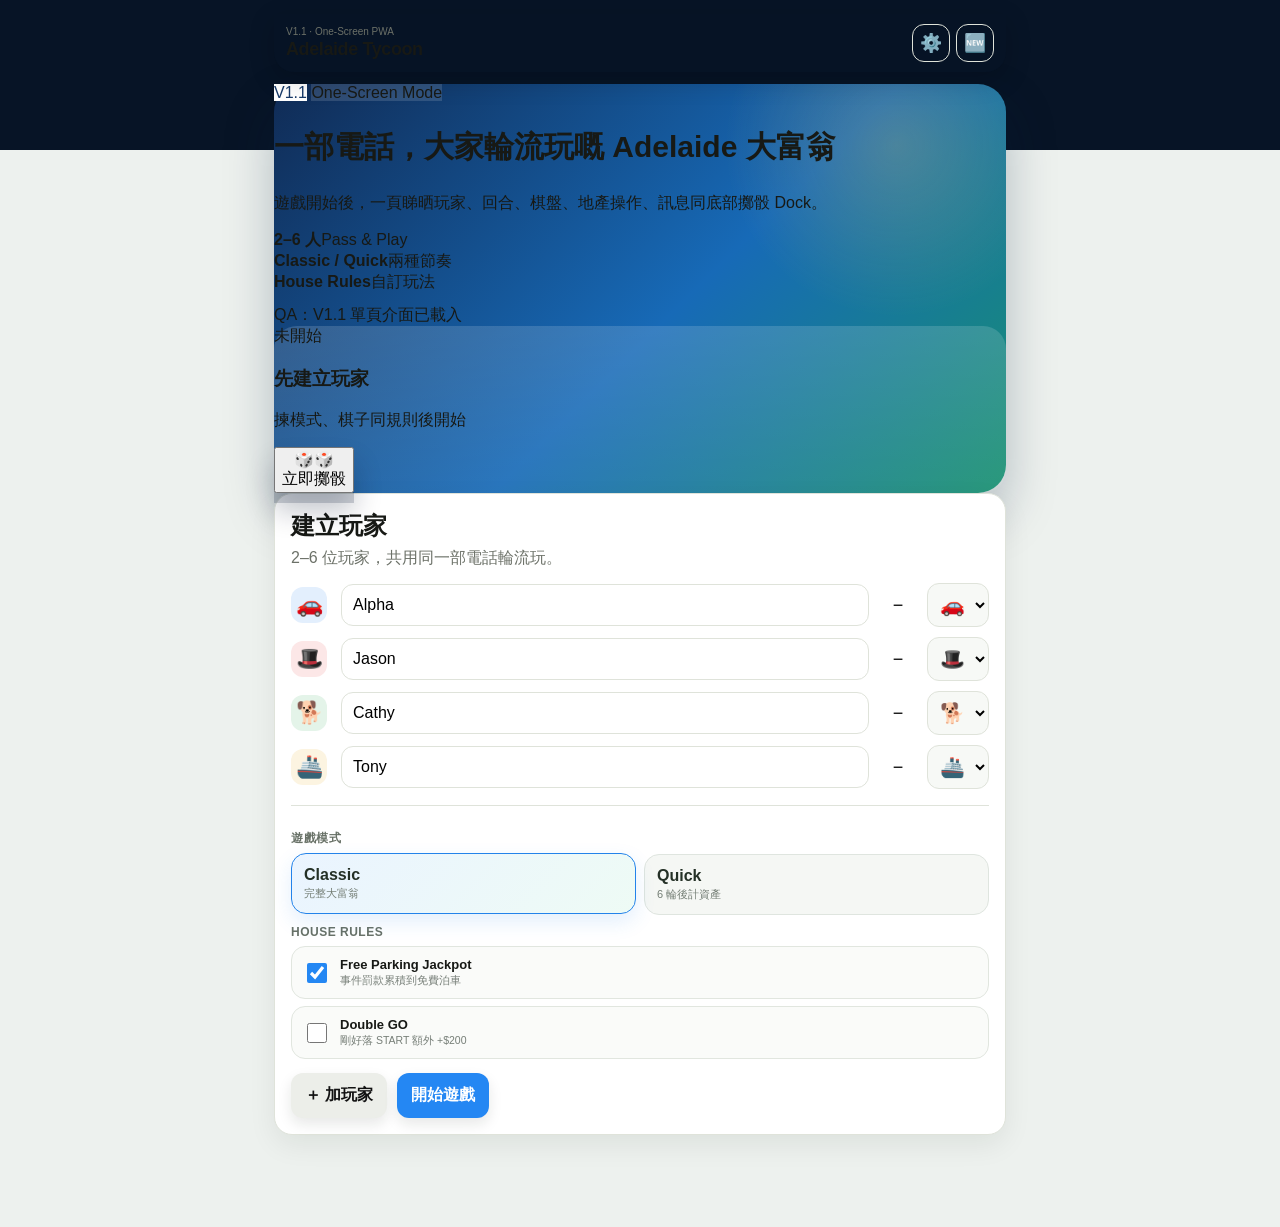
==== commit 87ba38ae: "Switch Adelaide Tycoon to V1.1 one-screen mode" ====
--- a/index.html
+++ b/index.html
@@ -6,19 +6,20 @@
   <meta name="theme-color" content="#071426" />
   <meta name="apple-mobile-web-app-capable" content="yes" />
   <meta name="apple-mobile-web-app-status-bar-style" content="black-translucent" />
-  <title>Adelaide Tycoon V1.0</title>
-  <link rel="manifest" href="manifest.webmanifest?v=10" />
-  <link rel="stylesheet" href="styles.css?v=10" />
-  <link rel="stylesheet" href="v5.css?v=10" />
-  <link rel="stylesheet" href="v8.css?v=10" />
-  <link rel="stylesheet" href="v9.css?v=10" />
-  <link rel="stylesheet" href="v10.css?v=10" />
+  <title>Adelaide Tycoon V1.1</title>
+  <link rel="manifest" href="manifest.webmanifest?v=11" />
+  <link rel="stylesheet" href="styles.css?v=11" />
+  <link rel="stylesheet" href="v5.css?v=11" />
+  <link rel="stylesheet" href="v8.css?v=11" />
+  <link rel="stylesheet" href="v9.css?v=11" />
+  <link rel="stylesheet" href="v10.css?v=11" />
+  <link rel="stylesheet" href="v11.css?v=11" />
 </head>
 <body>
   <div class="app-shell">
     <header class="topbar">
       <div>
-        <div class="version">V1.0 · 本地多人 PWA</div>
+        <div class="version">V1.1 · One-Screen PWA</div>
         <h1>Adelaide Tycoon</h1>
       </div>
       <div class="top-actions">
@@ -30,11 +31,11 @@
     <section class="hero-panel">
       <div class="hero-copy">
         <div class="hero-kicker">
-          <span class="version-badge">V1.0</span>
-          <span class="hero-tag">Mobile Game UI</span>
+          <span class="version-badge">V1.1</span>
+          <span class="hero-tag">One-Screen Mode</span>
         </div>
         <h2>一部電話，大家輪流玩嘅 Adelaide 大富翁</h2>
-        <p>棋盤優先、中央大型擲骰、底部操作 Dock、地產 contextual actions，介面更接近商業手機桌遊。</p>
+        <p>遊戲開始後，一頁睇晒玩家、回合、棋盤、地產操作、訊息同底部擲骰 Dock。</p>
         <div class="hero-status-row">
           <div class="hero-status-card"><strong>2–6 人</strong><span>Pass & Play</span></div>
           <div class="hero-status-card"><strong>Classic / Quick</strong><span>兩種節奏</span></div>
@@ -102,10 +103,11 @@
     <label class="setting-row"><span><strong>快速動畫</strong><small>縮短棋子逐格移動時間</small></span><input id="fastAnimationToggle" type="checkbox"></label>
   </div></div></dialog>
   <dialog id="winnerModal"><div class="winner"><div class="winner-icon">🏆</div><div class="muted">最後勝利者</div><h2 id="winnerName">—</h2><p>其他玩家已經破產，恭喜勝出 Adelaide Tycoon！</p><div class="winner-actions"><button id="closeWinnerBtn" class="secondary-btn">查看棋盤</button><button id="restartWinnerBtn" class="primary-btn">再玩一局</button></div></div></dialog>
-  <script src="app.js?v=10"></script>
-  <script src="v5.js?v=10"></script>
-  <script src="v8.js?v=10"></script>
-  <script src="v9.js?v=10"></script>
-  <script src="v10.js?v=10"></script>
+  <script src="app.js?v=11"></script>
+  <script src="v5.js?v=11"></script>
+  <script src="v8.js?v=11"></script>
+  <script src="v9.js?v=11"></script>
+  <script src="v10.js?v=11"></script>
+  <script src="v11.js?v=11"></script>
 </body>
 </html>
--- a/v10.css
+++ b/v10.css
@@ -3,11 +3,11 @@
 body{background:linear-gradient(180deg,#071426 0 150px,#edf1ee 150px 100%)}
 .app-shell{max-width:760px;padding-bottom:calc(92px + var(--v10-safe))}
 .topbar{position:sticky;top:0;z-index:30;border-radius:0 0 20px 20px;padding:10px 12px;background:rgba(7,20,38,.94);backdrop-filter:blur(16px);box-shadow:0 8px 26px rgba(0,0,0,.18)}
-.topbar h1{font-size:18px;margin:0}.topbar .version{font-size:10px;margin:0 0 2px}.top-actions{gap:6px}.top-actions .ghost-btn{width:38px;height:38px;padding:0;border-radius:12px;font-size:0}.top-actions .ghost-btn::first-letter{font-size:18px}
+.topbar h1{font-size:18px;margin:0}.topbar .version{font-size:10px;margin:0 0 2px}.top-actions{gap:6px}.top-actions .ghost-btn{width:38px;height:38px;padding:0;border-radius:12px;font-size:0}.top-actions #settingsBtn::after{content:'⚙️';font-size:18px}.top-actions #newGameBtn::after{content:'🆕';font-size:18px}
 body.v10-playing .hero-panel{display:none}
 body.v10-playing .topbar{margin-bottom:8px}
 body.v10-playing #gamePanel{display:flex;flex-direction:column;gap:8px}
-body.v10-playing #playersStrip{order:1}.v7-turn-hud{order:2}.status-row{order:3}.board-wrap{order:4}.property-panel{order:5}.message{order:6}.log-panel{order:7}.bottom-actions{order:8}
+body.v10-playing #playersStrip{order:1}.v7-turn-hud{order:2}#v8PhaseBar{order:3}.status-row{order:4}#v8Bail{order:5}.board-wrap{order:6}.property-panel{order:7}.message{order:8}.log-panel{order:9}.bottom-actions{order:10}
 .players-strip{display:flex;overflow-x:auto;gap:7px;padding:0 2px 4px;scrollbar-width:none}.players-strip::-webkit-scrollbar{display:none}.player-card{min-width:118px;padding:8px 9px;border-radius:15px;background:#fff;box-shadow:0 5px 16px rgba(11,28,47,.08)}.player-card.active{min-width:132px;box-shadow:0 0 0 2px var(--v10-blue),0 8px 20px rgba(25,134,255,.16)}.player-card .net{display:none}.player-card .cash{font-size:12px}.mini-pawn{font-size:20px}
 .v7-turn-hud{margin:0;border-radius:17px;padding:9px 11px;box-shadow:none}.v7-current-token{width:40px;height:40px;font-size:24px}.v7-hud-copy strong{font-size:16px}.v7-hud-copy span{font-size:10px}
 .status-row{display:grid;grid-template-columns:repeat(4,1fr);gap:5px}.status-row>div{padding:7px 6px;border-radius:12px;box-shadow:none}.status-row .muted{font-size:8px}.status-row strong{font-size:10.5px}.dice-pair{font-size:16px}
--- a/v11.css
+++ b/v11.css
@@ -0,0 +1,85 @@
+/* Adelaide Tycoon V1.1 — one-screen gameplay */
+:root{--v11-safe:env(safe-area-inset-bottom,0px)}
+
+body.v10-playing{height:100dvh;overflow:hidden;background:#e9efeb}
+body.v10-playing .app-shell{height:100dvh;max-width:760px;margin:0 auto;padding:0 8px calc(70px + var(--v11-safe));display:flex;flex-direction:column;overflow:hidden}
+body.v10-playing .topbar{flex:0 0 46px;min-height:46px;margin:0 -8px 4px;padding:6px 10px;border-radius:0 0 16px 16px}
+body.v10-playing .topbar h1{font-size:15px;line-height:1.05}
+body.v10-playing .topbar .version{font-size:8.5px;margin-bottom:1px}
+body.v10-playing .top-actions .ghost-btn{width:32px;height:32px;border-radius:10px}
+body.v10-playing .top-actions #settingsBtn::after,body.v10-playing .top-actions #newGameBtn::after{font-size:15px}
+body.v10-playing .v10-game-chip{font-size:8px;line-height:1;margin-top:2px}
+
+body.v10-playing #gamePanel{flex:1;min-height:0;display:grid!important;grid-template-rows:42px 42px 24px minmax(0,1fr) auto 25px;gap:4px;overflow:hidden}
+body.v10-playing #playersStrip{order:1;height:42px;min-height:42px;padding:0 1px;gap:5px;overflow-x:auto;overflow-y:hidden}
+body.v10-playing .player-card{min-width:94px;height:40px;padding:4px 6px;border-radius:11px;display:flex;align-items:center}
+body.v10-playing .player-card.active{min-width:104px}
+body.v10-playing .player-top{gap:4px;align-items:center}
+body.v10-playing .mini-pawn{font-size:17px}
+body.v10-playing .player-card .name{font-size:10px;line-height:1.05;max-width:64px;white-space:nowrap;overflow:hidden;text-overflow:ellipsis}
+body.v10-playing .player-card .cash{font-size:9px;line-height:1.05}
+
+body.v10-playing .v7-turn-hud{order:2;height:42px;min-height:42px;margin:0;padding:5px 8px;border-radius:13px;grid-template-columns:34px 1fr auto;gap:7px}
+body.v10-playing .v7-current-token{width:32px;height:32px;border-radius:10px;font-size:20px}
+body.v10-playing .v7-hud-copy small{font-size:7px}
+body.v10-playing .v7-hud-copy strong{font-size:13px;line-height:1.05}
+body.v10-playing .v7-hud-copy span{font-size:8.5px;line-height:1.05}
+body.v10-playing .v7-hud-side b{font-size:8px}
+body.v10-playing .v7-hud-side span{font-size:8px}
+
+body.v10-playing #v8PhaseBar{order:3;height:24px;min-height:24px;margin:0;padding:3px;border-radius:9px;display:grid;grid-template-columns:repeat(4,1fr);gap:2px}
+body.v10-playing #v8PhaseBar span{padding:3px 1px;font-size:6.8px;line-height:1;border-radius:6px}
+body.v10-playing .status-row{display:none!important}
+body.v10-playing #v8Bail{order:3;margin:0;min-height:24px;height:24px;padding:3px 8px;font-size:9px;border-radius:9px}
+
+body.v10-playing .board-wrap{order:4;min-height:0;height:100%;margin:0;padding:3px;border-radius:15px;display:flex;align-items:center;justify-content:center;overflow:hidden}
+body.v10-playing .board{width:min(100%,calc(100dvh - 299px));height:min(100%,calc(100dvh - 299px));max-width:100%;max-height:100%;aspect-ratio:1/1;border-radius:12px;flex:0 1 auto}
+body.v10-playing .space{overflow:hidden}
+body.v10-playing .space .label{font-size:clamp(5.5px,1.55vw,8px);line-height:1.02}
+body.v10-playing .space .price{font-size:clamp(5px,1.3vw,7px)}
+body.v10-playing .space-icon{font-size:clamp(9px,2.4vw,14px)}
+body.v10-playing .pawn-token,body.v10-playing .v7-token{font-size:clamp(10px,2.7vw,15px)!important}
+body.v10-playing .center-title{font-size:clamp(12px,4vw,18px)!important}
+body.v10-playing .deck{width:25px;height:34px;font-size:14px}
+
+body.v10-playing .property-panel{order:5;margin:0;padding:6px 8px;border-radius:13px;min-height:64px;max-height:86px;display:grid;grid-template-columns:minmax(0,1fr) auto;align-items:center;gap:6px;overflow:hidden}
+body.v10-playing .property-panel>div:first-child{min-width:0;padding:0}
+body.v10-playing .property-panel .muted{font-size:7.5px;line-height:1}
+body.v10-playing .property-panel h2{font-size:14px;line-height:1.05;margin:2px 0;white-space:nowrap;overflow:hidden;text-overflow:ellipsis}
+body.v10-playing .space-meta{font-size:8.5px;line-height:1.12;white-space:nowrap;overflow:hidden;text-overflow:ellipsis}
+body.v10-playing .v7-pot-badge{display:none}
+body.v10-playing .property-actions{display:flex;flex-wrap:wrap;justify-content:flex-end;gap:4px;margin:0;max-width:178px}
+body.v10-playing .property-actions button{min-height:30px;height:30px;padding:4px 8px;border-radius:9px;font-size:9px;white-space:nowrap}
+body.v10-playing .property-actions #buyBtn,body.v10-playing .property-actions #endTurnBtn{grid-column:auto}
+
+body.v10-playing .message{order:6;height:25px;min-height:25px;margin:0;padding:5px 8px;border-radius:9px;font-size:8.5px;line-height:15px;white-space:nowrap;overflow:hidden;text-overflow:ellipsis}
+body.v10-playing .log-panel{display:none!important}
+
+body.v10-playing .bottom-actions{height:66px;padding:6px max(9px,env(safe-area-inset-left)) calc(5px + var(--v11-safe)) max(9px,env(safe-area-inset-right));gap:5px}
+body.v10-playing .bottom-actions .action-btn{height:48px;border-radius:13px;padding:4px 2px;font-size:8px}
+body.v10-playing .bottom-actions .action-btn span{font-size:17px}
+body.v10-playing .bottom-actions #rollBtn{height:56px;margin-top:-10px;border-radius:18px;font-size:9px;border-width:2px;box-shadow:0 6px 0 #0a57a8,0 9px 18px rgba(0,0,0,.28)}
+body.v10-playing .bottom-actions #rollBtn span{font-size:23px}
+
+/* Landscape and very short phones: prioritize the board and action strip. */
+@media(max-height:740px){
+  body.v10-playing #gamePanel{grid-template-rows:36px 36px 21px minmax(0,1fr) auto 22px;gap:3px}
+  body.v10-playing #playersStrip{height:36px;min-height:36px}
+  body.v10-playing .player-card{height:34px;min-width:86px;padding:3px 5px}
+  body.v10-playing .v7-turn-hud{height:36px;min-height:36px;padding:4px 7px}
+  body.v10-playing .v7-current-token{width:28px;height:28px;font-size:18px}
+  body.v10-playing #v8PhaseBar{height:21px;min-height:21px}
+  body.v10-playing .property-panel{min-height:54px;max-height:68px;padding:5px 7px}
+  body.v10-playing .property-actions button{height:27px;min-height:27px;padding:3px 6px;font-size:8px}
+  body.v10-playing .message{height:22px;min-height:22px;padding:4px 7px;line-height:14px}
+  body.v10-playing .board{width:min(100%,calc(100dvh - 262px));height:min(100%,calc(100dvh - 262px))}
+}
+
+@media(max-width:430px){
+  body.v10-playing .app-shell{padding-left:5px;padding-right:5px}
+  body.v10-playing .topbar{margin-left:-5px;margin-right:-5px}
+  body.v10-playing .property-panel{grid-template-columns:minmax(0,1fr) minmax(118px,44%)}
+  body.v10-playing .property-actions{max-width:none}
+  body.v10-playing .property-actions button{flex:1 1 48%;padding:3px 5px}
+  body.v10-playing .property-actions #buyBtn,body.v10-playing .property-actions #endTurnBtn{flex-basis:100%}
+}
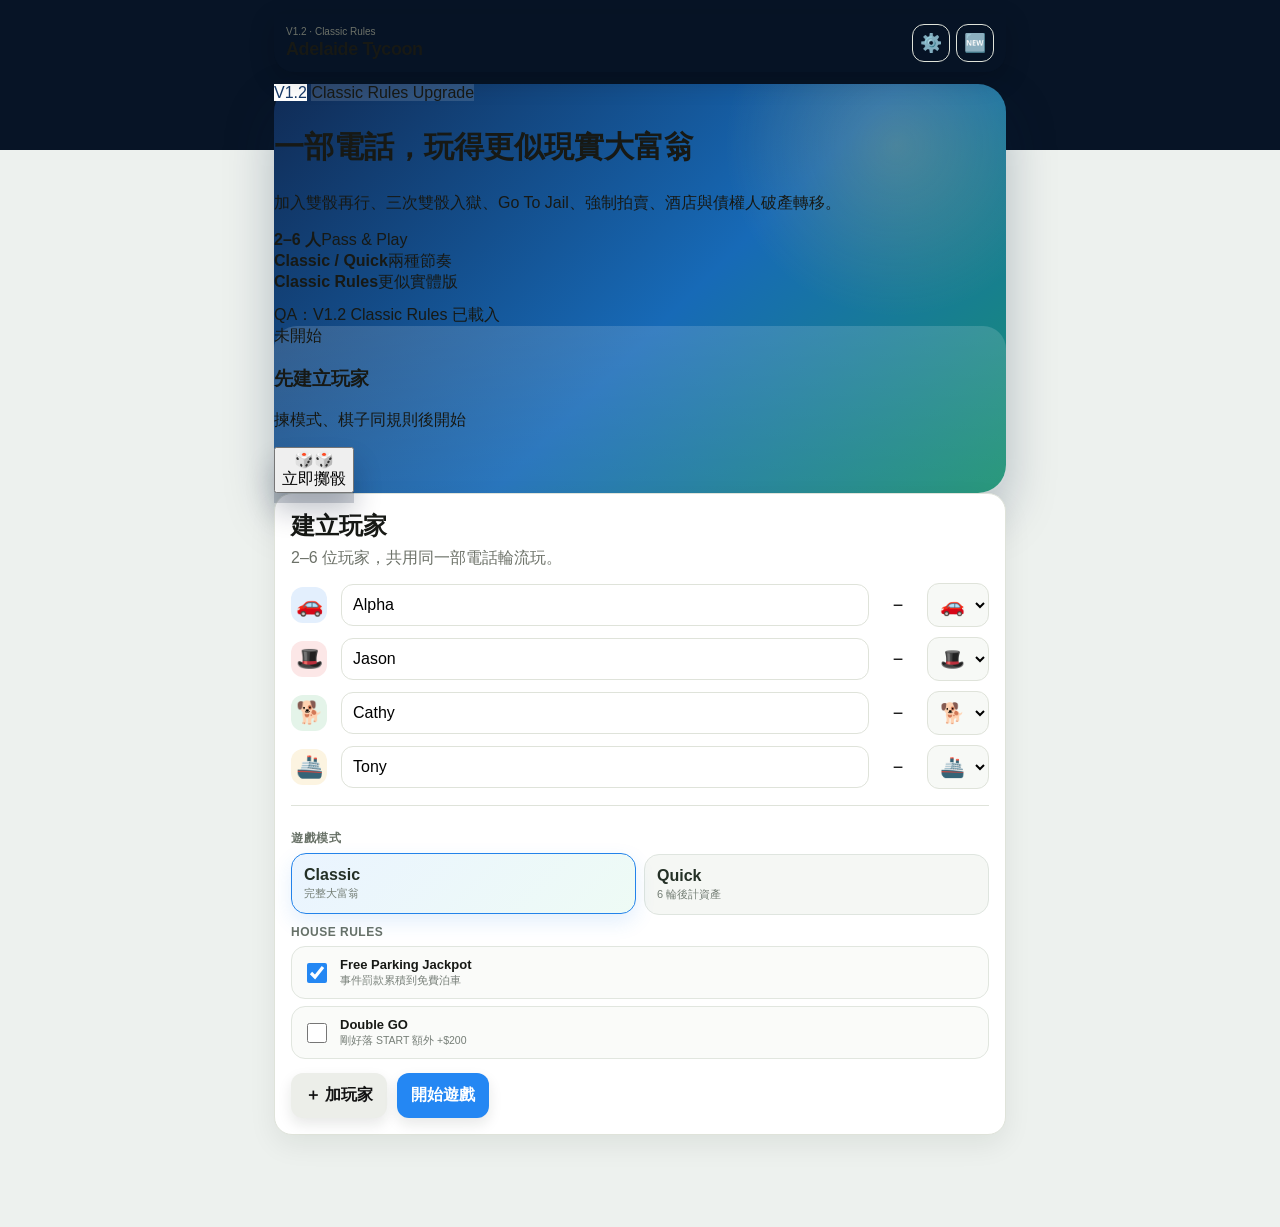
==== commit a9f14ee8: "Update app shell to V1.2 classic rules" ====
--- a/index.html
+++ b/index.html
@@ -6,20 +6,21 @@
   <meta name="theme-color" content="#071426" />
   <meta name="apple-mobile-web-app-capable" content="yes" />
   <meta name="apple-mobile-web-app-status-bar-style" content="black-translucent" />
-  <title>Adelaide Tycoon V1.1</title>
-  <link rel="manifest" href="manifest.webmanifest?v=11" />
-  <link rel="stylesheet" href="styles.css?v=11" />
-  <link rel="stylesheet" href="v5.css?v=11" />
-  <link rel="stylesheet" href="v8.css?v=11" />
-  <link rel="stylesheet" href="v9.css?v=11" />
-  <link rel="stylesheet" href="v10.css?v=11" />
-  <link rel="stylesheet" href="v11.css?v=11" />
+  <title>Adelaide Tycoon V1.2</title>
+  <link rel="manifest" href="manifest.webmanifest?v=12" />
+  <link rel="stylesheet" href="styles.css?v=12" />
+  <link rel="stylesheet" href="v5.css?v=12" />
+  <link rel="stylesheet" href="v8.css?v=12" />
+  <link rel="stylesheet" href="v9.css?v=12" />
+  <link rel="stylesheet" href="v10.css?v=12" />
+  <link rel="stylesheet" href="v11.css?v=12" />
+  <link rel="stylesheet" href="v12.css?v=12" />
 </head>
 <body>
   <div class="app-shell">
     <header class="topbar">
       <div>
-        <div class="version">V1.1 · One-Screen PWA</div>
+        <div class="version">V1.2 · Classic Rules</div>
         <h1>Adelaide Tycoon</h1>
       </div>
       <div class="top-actions">
@@ -31,15 +32,15 @@
     <section class="hero-panel">
       <div class="hero-copy">
         <div class="hero-kicker">
-          <span class="version-badge">V1.1</span>
-          <span class="hero-tag">One-Screen Mode</span>
+          <span class="version-badge">V1.2</span>
+          <span class="hero-tag">Classic Rules Upgrade</span>
         </div>
-        <h2>一部電話，大家輪流玩嘅 Adelaide 大富翁</h2>
-        <p>遊戲開始後，一頁睇晒玩家、回合、棋盤、地產操作、訊息同底部擲骰 Dock。</p>
+        <h2>一部電話，玩得更似現實大富翁</h2>
+        <p>雙骰再行、三次雙骰入獄、Go To Jail、強制拍賣、酒店同破產資產轉移。</p>
         <div class="hero-status-row">
           <div class="hero-status-card"><strong>2–6 人</strong><span>Pass & Play</span></div>
           <div class="hero-status-card"><strong>Classic / Quick</strong><span>兩種節奏</span></div>
-          <div class="hero-status-card"><strong>House Rules</strong><span>自訂玩法</span></div>
+          <div class="hero-status-card"><strong>Classic Rules</strong><span>更似實體版</span></div>
         </div>
         <div id="qaStatus" class="qa-status">QA：檢查中</div>
       </div>
@@ -103,11 +104,12 @@
     <label class="setting-row"><span><strong>快速動畫</strong><small>縮短棋子逐格移動時間</small></span><input id="fastAnimationToggle" type="checkbox"></label>
   </div></div></dialog>
   <dialog id="winnerModal"><div class="winner"><div class="winner-icon">🏆</div><div class="muted">最後勝利者</div><h2 id="winnerName">—</h2><p>其他玩家已經破產，恭喜勝出 Adelaide Tycoon！</p><div class="winner-actions"><button id="closeWinnerBtn" class="secondary-btn">查看棋盤</button><button id="restartWinnerBtn" class="primary-btn">再玩一局</button></div></div></dialog>
-  <script src="app.js?v=11"></script>
-  <script src="v5.js?v=11"></script>
-  <script src="v8.js?v=11"></script>
-  <script src="v9.js?v=11"></script>
-  <script src="v10.js?v=11"></script>
-  <script src="v11.js?v=11"></script>
+  <script src="app.js?v=12"></script>
+  <script src="v5.js?v=12"></script>
+  <script src="v8.js?v=12"></script>
+  <script src="v9.js?v=12"></script>
+  <script src="v10.js?v=12"></script>
+  <script src="v11.js?v=12"></script>
+  <script src="v12.js?v=12"></script>
 </body>
 </html>
--- a/v12.css
+++ b/v12.css
@@ -0,0 +1,8 @@
+/* Adelaide Tycoon V1.2 — classic rules visuals */
+.v12-rules-badge{order:4;align-self:flex-start;padding:4px 8px;border-radius:999px;background:#fff2bf;color:#6d5410;font-size:8px;font-weight:900;letter-spacing:.45px;border:1px solid #ead37b}
+.v12-extra-roll{grid-column:span 2;min-height:48px;border:0;border-radius:15px;background:linear-gradient(180deg,#ffd85b,#f0b82e);color:#3f2c00;font-weight:950;box-shadow:0 6px 0 #bf8d12,0 10px 18px rgba(95,67,0,.18);display:flex;align-items:center;justify-content:center;gap:8px}
+.v12-extra-roll span{font-size:21px}.v12-extra-roll:active{transform:translateY(4px);box-shadow:0 2px 0 #bf8d12,0 6px 12px rgba(95,67,0,.14)}
+.space.v12-go-jail{background:linear-gradient(145deg,#ffe3e0,#ffc3bd)!important}.space.v12-go-jail .label{font-weight:900;color:#7e2118}.space.v12-go-jail .space-icon{font-size:17px}
+.houses{font-size:10px;letter-spacing:-1px;white-space:nowrap}.houses:has(+ .mortgage-tag){opacity:.7}
+body.v10-playing #v12RulesBadge{display:inline-flex}
+@media(max-height:760px){.v12-rules-badge{display:none!important}.v12-extra-roll{min-height:42px;font-size:12px}}
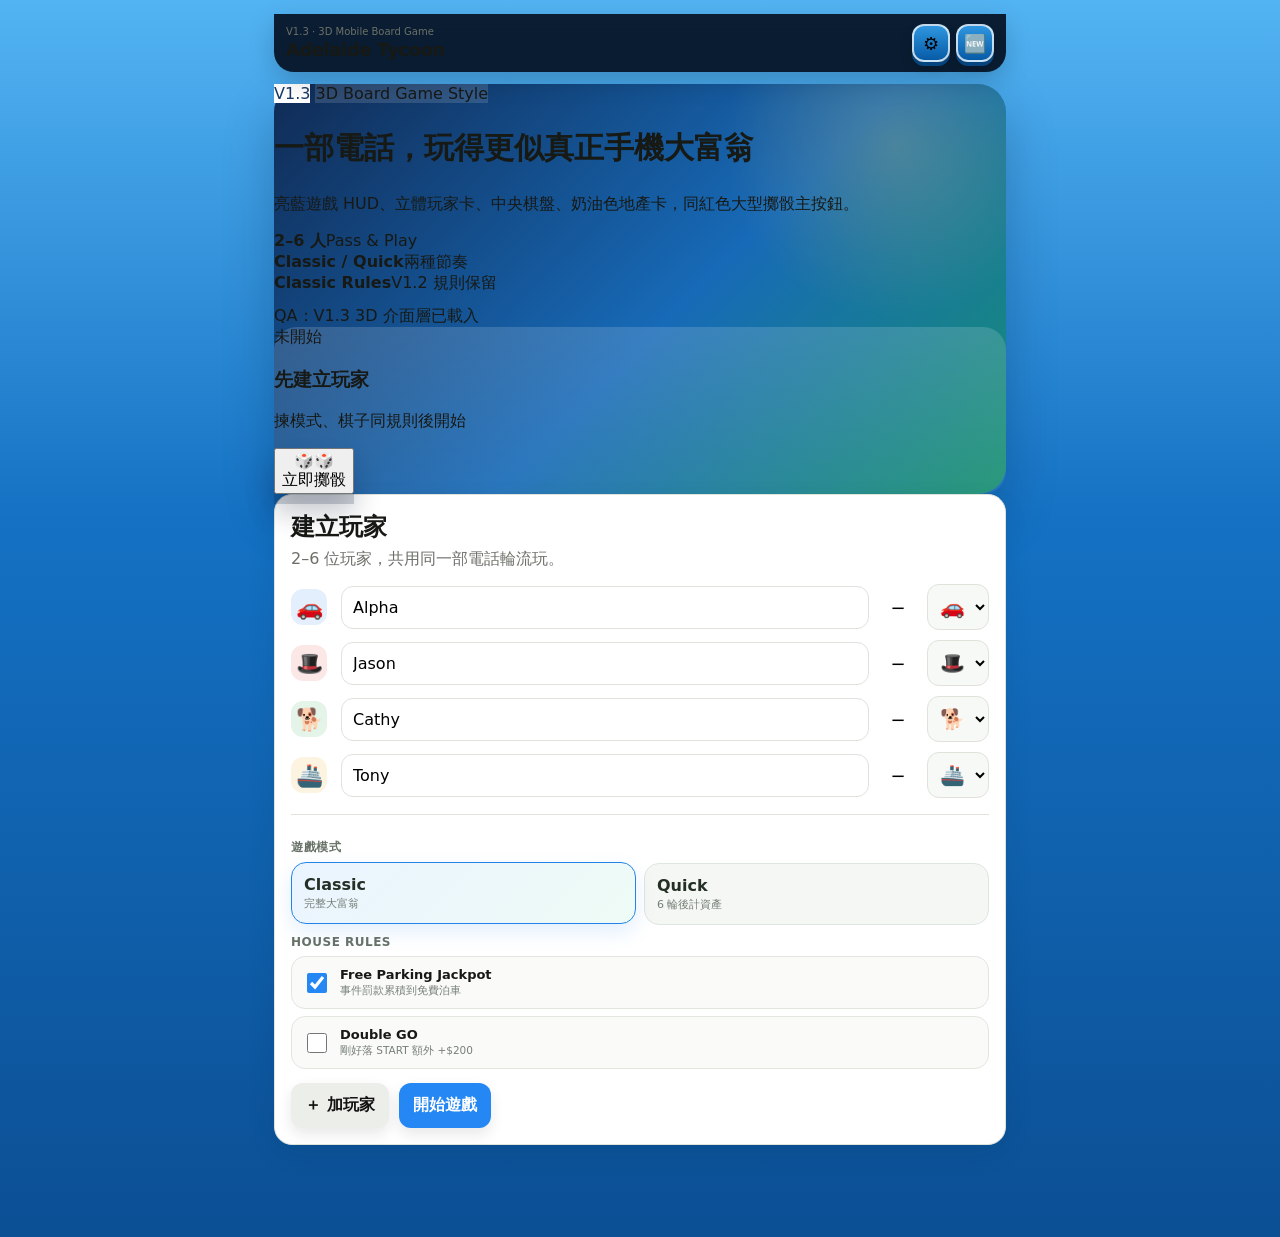
==== commit b018911c: "Switch Adelaide Tycoon to V1.3 3D mobile board game UI" ====
--- a/index.html
+++ b/index.html
@@ -3,24 +3,25 @@
 <head>
   <meta charset="utf-8" />
   <meta name="viewport" content="width=device-width,initial-scale=1,viewport-fit=cover" />
-  <meta name="theme-color" content="#071426" />
+  <meta name="theme-color" content="#1478c9" />
   <meta name="apple-mobile-web-app-capable" content="yes" />
   <meta name="apple-mobile-web-app-status-bar-style" content="black-translucent" />
-  <title>Adelaide Tycoon V1.2</title>
-  <link rel="manifest" href="manifest.webmanifest?v=12" />
-  <link rel="stylesheet" href="styles.css?v=12" />
-  <link rel="stylesheet" href="v5.css?v=12" />
-  <link rel="stylesheet" href="v8.css?v=12" />
-  <link rel="stylesheet" href="v9.css?v=12" />
-  <link rel="stylesheet" href="v10.css?v=12" />
-  <link rel="stylesheet" href="v11.css?v=12" />
-  <link rel="stylesheet" href="v12.css?v=12" />
+  <title>Adelaide Tycoon V1.3</title>
+  <link rel="manifest" href="manifest.webmanifest?v=13" />
+  <link rel="stylesheet" href="styles.css?v=13" />
+  <link rel="stylesheet" href="v5.css?v=13" />
+  <link rel="stylesheet" href="v8.css?v=13" />
+  <link rel="stylesheet" href="v9.css?v=13" />
+  <link rel="stylesheet" href="v10.css?v=13" />
+  <link rel="stylesheet" href="v11.css?v=13" />
+  <link rel="stylesheet" href="v12.css?v=13" />
+  <link rel="stylesheet" href="v13.css?v=13" />
 </head>
 <body>
   <div class="app-shell">
     <header class="topbar">
       <div>
-        <div class="version">V1.2 · Classic Rules</div>
+        <div class="version">V1.3 · 3D Mobile Board Game</div>
         <h1>Adelaide Tycoon</h1>
       </div>
       <div class="top-actions">
@@ -32,15 +33,15 @@
     <section class="hero-panel">
       <div class="hero-copy">
         <div class="hero-kicker">
-          <span class="version-badge">V1.2</span>
-          <span class="hero-tag">Classic Rules Upgrade</span>
+          <span class="version-badge">V1.3</span>
+          <span class="hero-tag">3D Board Game Style</span>
         </div>
-        <h2>一部電話，玩得更似現實大富翁</h2>
-        <p>雙骰再行、三次雙骰入獄、Go To Jail、強制拍賣、酒店同破產資產轉移。</p>
+        <h2>一部電話，玩得更似真正手機大富翁</h2>
+        <p>亮藍遊戲 HUD、立體玩家卡、中央棋盤、奶油色地產卡，同紅色大型擲骰主按鈕。</p>
         <div class="hero-status-row">
           <div class="hero-status-card"><strong>2–6 人</strong><span>Pass & Play</span></div>
           <div class="hero-status-card"><strong>Classic / Quick</strong><span>兩種節奏</span></div>
-          <div class="hero-status-card"><strong>Classic Rules</strong><span>更似實體版</span></div>
+          <div class="hero-status-card"><strong>Classic Rules</strong><span>V1.2 規則保留</span></div>
         </div>
         <div id="qaStatus" class="qa-status">QA：檢查中</div>
       </div>
@@ -104,12 +105,13 @@
     <label class="setting-row"><span><strong>快速動畫</strong><small>縮短棋子逐格移動時間</small></span><input id="fastAnimationToggle" type="checkbox"></label>
   </div></div></dialog>
   <dialog id="winnerModal"><div class="winner"><div class="winner-icon">🏆</div><div class="muted">最後勝利者</div><h2 id="winnerName">—</h2><p>其他玩家已經破產，恭喜勝出 Adelaide Tycoon！</p><div class="winner-actions"><button id="closeWinnerBtn" class="secondary-btn">查看棋盤</button><button id="restartWinnerBtn" class="primary-btn">再玩一局</button></div></div></dialog>
-  <script src="app.js?v=12"></script>
-  <script src="v5.js?v=12"></script>
-  <script src="v8.js?v=12"></script>
-  <script src="v9.js?v=12"></script>
-  <script src="v10.js?v=12"></script>
-  <script src="v11.js?v=12"></script>
-  <script src="v12.js?v=12"></script>
+  <script src="app.js?v=13"></script>
+  <script src="v5.js?v=13"></script>
+  <script src="v8.js?v=13"></script>
+  <script src="v9.js?v=13"></script>
+  <script src="v10.js?v=13"></script>
+  <script src="v11.js?v=13"></script>
+  <script src="v12.js?v=13"></script>
+  <script src="v13.js?v=13"></script>
 </body>
 </html>
--- a/v13.css
+++ b/v13.css
@@ -0,0 +1,48 @@
+/* Adelaide Tycoon V1.3 — glossy 3D mobile board-game style */
+:root{--v13-blue:#0f70c9;--v13-blue2:#39a8f4;--v13-cream:#fff6d9;--v13-cream2:#f2dfad;--v13-red:#e7442f;--v13-red2:#b92117;--v13-gold:#ffd84b;--v13-shadow:0 8px 0 rgba(16,68,111,.22),0 14px 28px rgba(16,55,93,.22)}
+body{background:linear-gradient(180deg,#53b4f3 0,#1471c3 42%,#0b4f94 100%);font-family:ui-rounded,"SF Pro Rounded","Arial Rounded MT Bold",system-ui,sans-serif}
+body.v10-playing{overflow:hidden;background:linear-gradient(180deg,#51b6f6 0,#1680d2 48%,#0a579d 100%)}
+body.v10-playing .app-shell{height:100dvh;max-width:760px;padding:0 8px calc(82px + env(safe-area-inset-bottom));overflow:hidden;background:linear-gradient(180deg,rgba(255,255,255,.12),rgba(255,255,255,.02));border-left:1px solid rgba(255,255,255,.22);border-right:1px solid rgba(255,255,255,.22)}
+body.v10-playing .topbar{height:56px;min-height:56px;margin:0 -8px 5px;padding:7px 10px;border-radius:0 0 18px 18px;background:linear-gradient(180deg,#278fdf,#0b65b7);border-bottom:2px solid rgba(255,255,255,.35);box-shadow:0 5px 0 rgba(7,69,125,.34),0 8px 18px rgba(0,48,96,.22)}
+body.v10-playing .topbar h1{font-size:17px;text-shadow:0 2px 0 rgba(0,0,0,.16)}
+body.v10-playing .topbar .version{font-size:9px;color:#e6f5ff}
+.top-actions .ghost-btn{background:linear-gradient(180deg,#2f96df,#075ba7)!important;border:2px solid rgba(255,255,255,.75)!important;box-shadow:0 4px 0 #06447e,0 7px 12px rgba(0,0,0,.18)!important}
+
+.v13-top-stats{display:none}
+body.v10-playing .v13-top-stats{display:grid;grid-template-columns:1fr .8fr 1.3fr;gap:6px;height:33px;order:0}
+.v13-top-stat{display:flex;align-items:center;justify-content:center;gap:5px;border-radius:12px;padding:4px 7px;background:linear-gradient(180deg,#2e93da,#1667ad);border:1.5px solid rgba(255,255,255,.62);color:#fff;box-shadow:inset 0 1px 0 rgba(255,255,255,.25),0 3px 0 rgba(4,75,132,.28);font-size:9px;font-weight:900;text-shadow:0 1px 0 rgba(0,0,0,.18)}
+.v13-top-stat b{color:#fff06a;font-size:11px}.v13-top-stat .icon{font-size:14px}
+
+body.v10-playing #gamePanel{gap:5px}
+.players-strip{gap:5px;padding:0 1px 2px;min-height:58px}
+.player-card{min-width:112px;padding:6px 8px;border-radius:14px;border:2px solid rgba(255,255,255,.8);background:linear-gradient(180deg,#f8e7c6,#dfc79d);box-shadow:0 4px 0 rgba(64,71,72,.28),0 7px 12px rgba(0,0,0,.12)}
+.player-card:nth-child(4n+1){background:linear-gradient(180deg,#ef664e,#c73728);color:#fff}.player-card:nth-child(4n+2){background:linear-gradient(180deg,#d6bc8d,#aa8a59)}.player-card:nth-child(4n+3){background:linear-gradient(180deg,#74c96d,#3b9a47)}.player-card:nth-child(4n+4){background:linear-gradient(180deg,#5aa9e9,#237bc4);color:#fff}
+.player-card.active{min-width:122px;box-shadow:0 0 0 3px #ffe152,0 5px 0 rgba(122,86,0,.26),0 8px 15px rgba(0,0,0,.2)}
+.player-card .name{font-weight:950;text-shadow:0 1px 0 rgba(255,255,255,.22)}.player-card .cash{font-size:13px;font-weight:950;color:#fff166;text-shadow:0 1px 0 rgba(77,59,0,.4)}
+.mini-pawn{width:30px;height:30px;border-radius:50%;display:grid;place-items:center;background:#fff;border:2px solid #f6d354;box-shadow:0 2px 0 rgba(0,0,0,.16);font-size:18px}
+
+.v7-turn-hud{padding:6px 9px;border-radius:14px;color:#302713;background:linear-gradient(180deg,#fffbed,#f1dfb8);border:2px solid rgba(255,255,255,.92);box-shadow:0 4px 0 rgba(129,93,42,.24),0 7px 14px rgba(0,0,0,.12)}
+.v7-current-token{width:38px;height:38px;border-radius:50%;background:#fff;border:2px solid #e7c35e;box-shadow:0 2px 0 rgba(0,0,0,.13)}.v7-hud-copy small{color:#c43a28}.v7-hud-copy strong{font-size:16px;color:#2a2114}.v7-hud-copy span{color:#6b5634;font-weight:800}.v7-hud-side b{color:#c33826}.v7-hud-side span{color:#6f5938}
+#v8PhaseBar{padding:3px;background:linear-gradient(180deg,#fff9e9,#ecd7ab);border:2px solid rgba(255,255,255,.9);box-shadow:0 3px 0 rgba(120,89,45,.18);border-radius:12px}#v8PhaseBar span{font-weight:950;color:#8b6421}#v8PhaseBar span.active{background:linear-gradient(180deg,#ed573f,#bf2b20);color:#fff;box-shadow:0 2px 0 #8f1d16}
+
+.board-wrap{padding:5px;border-radius:18px;background:linear-gradient(145deg,#9dd8ff,#3c95ce);border:2px solid rgba(255,255,255,.78);box-shadow:0 5px 0 #176caa,0 10px 20px rgba(0,47,92,.25)}
+.board{background:#dce9df;border:2px solid rgba(65,91,81,.35);box-shadow:inset 0 0 0 2px rgba(255,255,255,.35)}
+.space{background:linear-gradient(180deg,#fffef2,#e9e7d6)!important;border:1px solid rgba(44,68,62,.42)!important;box-shadow:inset 0 1px 0 rgba(255,255,255,.85);font-weight:850}.space .label{color:#293f3c}.space .price{color:#4f625e;font-weight:900}.group-band{box-shadow:inset 0 -1px 0 rgba(0,0,0,.2)}
+.space.center{background:radial-gradient(circle at 50% 40%,rgba(255,255,255,.88),transparent 30%),linear-gradient(145deg,#e8f5e8,#b8dcbb)!important;border:0!important;box-shadow:inset 0 0 30px rgba(255,255,255,.45)}
+.center-title{font-size:18px!important;color:#174e34;text-shadow:0 2px 0 #fff}.deck{border:2px solid rgba(255,255,255,.86);box-shadow:0 3px 0 rgba(0,0,0,.12)}
+.space.active-space{z-index:5;box-shadow:inset 0 0 0 3px #ffe253,0 0 0 2px #ff9d00,0 0 18px rgba(255,215,63,.85)!important;animation:v13Glow 1s ease-in-out infinite}@keyframes v13Glow{50%{filter:brightness(1.14) saturate(1.15)}}
+.pawn-token{font-size:16px!important;filter:drop-shadow(0 3px 1px rgba(0,0,0,.32))}
+
+.property-panel{position:relative;padding:8px 10px!important;border-radius:16px!important;background:linear-gradient(180deg,#fff9e5,#f1deb5)!important;border:2px solid rgba(255,255,255,.95)!important;box-shadow:0 5px 0 rgba(133,91,38,.25),0 8px 16px rgba(0,0,0,.13)!important}
+.property-panel.v7-property{border-top-width:7px!important}.property-panel h2{font-size:17px!important;color:#342712}.space-meta{color:#6b5638!important;font-size:9px!important;font-weight:800}.property-actions{gap:5px!important;margin-top:6px!important}.property-actions button{min-height:34px!important;border-radius:10px!important;border:2px solid rgba(255,255,255,.55)!important;font-weight:950!important;text-shadow:0 1px 0 rgba(0,0,0,.12);box-shadow:0 3px 0 rgba(0,0,0,.22)!important}.property-actions #buyBtn{background:linear-gradient(180deg,#62c83c,#2e9c1d)!important}.property-actions #auctionBtn{background:linear-gradient(180deg,#ffaf2d,#e47b08)!important;color:#fff!important}.property-actions #buildBtn{background:linear-gradient(180deg,#46b8f1,#187fc6)!important}.property-actions #endTurnBtn{background:linear-gradient(180deg,#ed5642,#bd2a20)!important}
+.message{height:27px!important;min-height:27px!important;border-radius:10px!important;background:linear-gradient(180deg,#fff9e8,#ecd8ad)!important;border:1px solid rgba(255,255,255,.9);box-shadow:0 2px 0 rgba(112,82,42,.18)!important;color:#554224!important;font-weight:850}
+
+.bottom-actions{height:78px!important;padding:8px 8px calc(8px + env(safe-area-inset-bottom))!important;grid-template-columns:1fr 1fr 1.35fr 1fr 1fr!important;gap:6px!important;background:linear-gradient(180deg,#1f84d0,#0759a7)!important;border-top:2px solid rgba(255,255,255,.6)!important;box-shadow:0 -4px 0 rgba(4,74,131,.4),0 -9px 20px rgba(0,37,78,.22)!important}
+.bottom-actions .action-btn,.v13-more-btn{height:52px!important;border-radius:13px!important;border:2px solid rgba(255,255,255,.65)!important;background:linear-gradient(180deg,#2f94dd,#0b61ad)!important;color:#fff!important;box-shadow:0 4px 0 #06447e,0 7px 12px rgba(0,0,0,.2)!important;font-weight:900!important;text-shadow:0 1px 0 rgba(0,0,0,.22)}
+.bottom-actions .action-btn span,.v13-more-btn span{font-size:21px!important}.bottom-actions #assetsBtn{order:1}.bottom-actions #tradeBtn{order:2}.bottom-actions #rollBtn{order:3;height:68px!important;margin-top:-20px!important;border-radius:50%!important;background:linear-gradient(180deg,#ff6b4e,#d52c20)!important;border:4px solid #ffe8bc!important;box-shadow:0 7px 0 #9f2018,0 12px 24px rgba(0,0,0,.36)!important}.bottom-actions #rollBtn span{font-size:29px!important}.bottom-actions #playersBtn{order:4}.v13-more-btn{order:5;padding:5px 3px;display:flex;flex-direction:column;align-items:center;justify-content:center;gap:1px;font-size:9px}.bottom-actions #rollBtn:active{transform:translateY(5px)!important;box-shadow:0 2px 0 #9f2018,0 6px 13px rgba(0,0,0,.28)!important}
+
+.v8-deed,.v8-summary{background:linear-gradient(180deg,#fffbed,#efddb7)!important;border:3px solid #fff!important;box-shadow:0 8px 0 rgba(111,72,35,.25),0 18px 50px rgba(0,0,0,.3)!important}.v8-deed-actions button,.v8-summary-next{border:2px solid rgba(255,255,255,.65)!important;box-shadow:0 4px 0 rgba(0,0,0,.22)!important}
+dialog::backdrop{background:rgba(4,37,72,.45);backdrop-filter:blur(4px)}
+
+@media(max-height:760px){body.v10-playing .topbar{height:48px;min-height:48px}.players-strip{min-height:50px}.player-card{min-width:96px;padding:5px 6px}.mini-pawn{width:26px;height:26px}.v7-turn-hud{padding:4px 7px}.v7-current-token{width:31px;height:31px}.property-panel{padding:6px 8px!important}.property-panel h2{font-size:14px!important}.property-actions button{min-height:30px!important}.bottom-actions{height:68px!important}.bottom-actions .action-btn,.v13-more-btn{height:44px!important}.bottom-actions #rollBtn{height:58px!important}.message{height:23px!important;min-height:23px!important}}
+@media(prefers-reduced-motion:reduce){.space.active-space{animation:none}.bottom-actions #rollBtn{transition:none}}
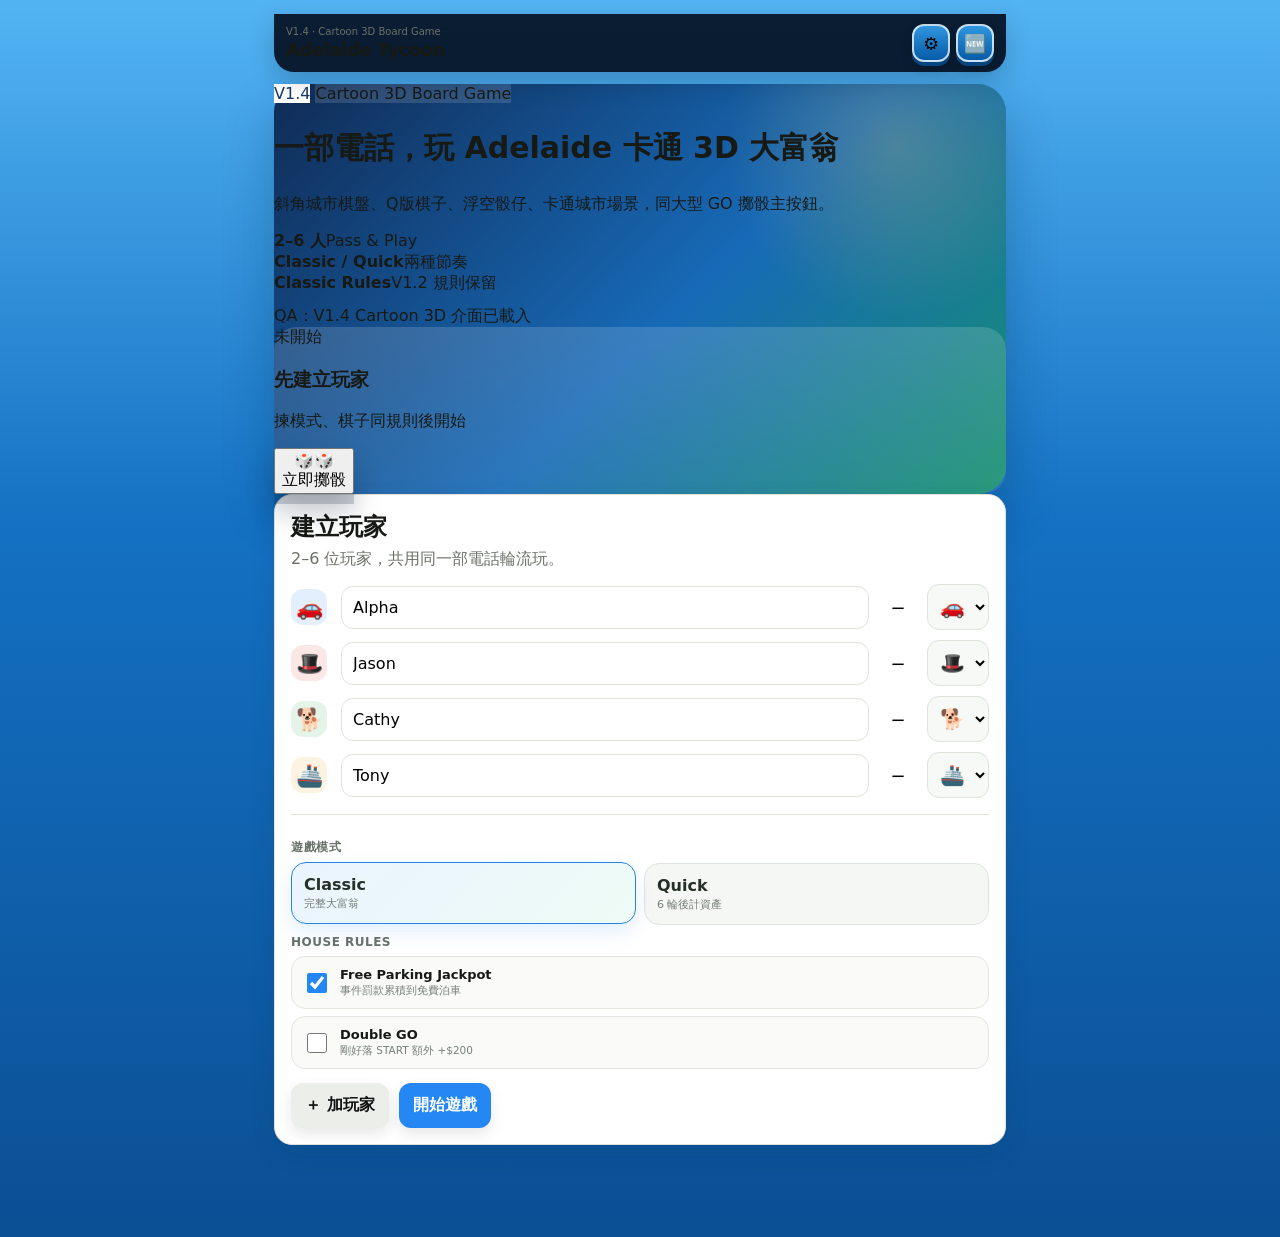
==== commit 7823ea55: "Upgrade Adelaide Tycoon PWA to V1.4 cartoon 3D board game" ====
--- a/index.html
+++ b/index.html
@@ -3,25 +3,26 @@
 <head>
   <meta charset="utf-8" />
   <meta name="viewport" content="width=device-width,initial-scale=1,viewport-fit=cover" />
-  <meta name="theme-color" content="#1478c9" />
+  <meta name="theme-color" content="#208bd8" />
   <meta name="apple-mobile-web-app-capable" content="yes" />
   <meta name="apple-mobile-web-app-status-bar-style" content="black-translucent" />
-  <title>Adelaide Tycoon V1.3</title>
-  <link rel="manifest" href="manifest.webmanifest?v=13" />
-  <link rel="stylesheet" href="styles.css?v=13" />
-  <link rel="stylesheet" href="v5.css?v=13" />
-  <link rel="stylesheet" href="v8.css?v=13" />
-  <link rel="stylesheet" href="v9.css?v=13" />
-  <link rel="stylesheet" href="v10.css?v=13" />
-  <link rel="stylesheet" href="v11.css?v=13" />
-  <link rel="stylesheet" href="v12.css?v=13" />
-  <link rel="stylesheet" href="v13.css?v=13" />
+  <title>Adelaide Tycoon V1.4</title>
+  <link rel="manifest" href="manifest.webmanifest?v=14" />
+  <link rel="stylesheet" href="styles.css?v=14" />
+  <link rel="stylesheet" href="v5.css?v=14" />
+  <link rel="stylesheet" href="v8.css?v=14" />
+  <link rel="stylesheet" href="v9.css?v=14" />
+  <link rel="stylesheet" href="v10.css?v=14" />
+  <link rel="stylesheet" href="v11.css?v=14" />
+  <link rel="stylesheet" href="v12.css?v=14" />
+  <link rel="stylesheet" href="v13.css?v=14" />
+  <link rel="stylesheet" href="v14.css?v=14" />
 </head>
 <body>
   <div class="app-shell">
     <header class="topbar">
       <div>
-        <div class="version">V1.3 · 3D Mobile Board Game</div>
+        <div class="version">V1.4 · Cartoon 3D Board Game</div>
         <h1>Adelaide Tycoon</h1>
       </div>
       <div class="top-actions">
@@ -33,11 +34,11 @@
     <section class="hero-panel">
       <div class="hero-copy">
         <div class="hero-kicker">
-          <span class="version-badge">V1.3</span>
-          <span class="hero-tag">3D Board Game Style</span>
+          <span class="version-badge">V1.4</span>
+          <span class="hero-tag">Cartoon 3D Board Game</span>
         </div>
-        <h2>一部電話，玩得更似真正手機大富翁</h2>
-        <p>亮藍遊戲 HUD、立體玩家卡、中央棋盤、奶油色地產卡，同紅色大型擲骰主按鈕。</p>
+        <h2>一部電話，玩 Adelaide 卡通 3D 大富翁</h2>
+        <p>斜角城市棋盤、Q版棋子、浮空骰仔、卡通城市場景，同大型 GO 擲骰主按鈕。</p>
         <div class="hero-status-row">
           <div class="hero-status-card"><strong>2–6 人</strong><span>Pass & Play</span></div>
           <div class="hero-status-card"><strong>Classic / Quick</strong><span>兩種節奏</span></div>
@@ -105,13 +106,14 @@
     <label class="setting-row"><span><strong>快速動畫</strong><small>縮短棋子逐格移動時間</small></span><input id="fastAnimationToggle" type="checkbox"></label>
   </div></div></dialog>
   <dialog id="winnerModal"><div class="winner"><div class="winner-icon">🏆</div><div class="muted">最後勝利者</div><h2 id="winnerName">—</h2><p>其他玩家已經破產，恭喜勝出 Adelaide Tycoon！</p><div class="winner-actions"><button id="closeWinnerBtn" class="secondary-btn">查看棋盤</button><button id="restartWinnerBtn" class="primary-btn">再玩一局</button></div></div></dialog>
-  <script src="app.js?v=13"></script>
-  <script src="v5.js?v=13"></script>
-  <script src="v8.js?v=13"></script>
-  <script src="v9.js?v=13"></script>
-  <script src="v10.js?v=13"></script>
-  <script src="v11.js?v=13"></script>
-  <script src="v12.js?v=13"></script>
-  <script src="v13.js?v=13"></script>
+  <script src="app.js?v=14"></script>
+  <script src="v5.js?v=14"></script>
+  <script src="v8.js?v=14"></script>
+  <script src="v9.js?v=14"></script>
+  <script src="v10.js?v=14"></script>
+  <script src="v11.js?v=14"></script>
+  <script src="v12.js?v=14"></script>
+  <script src="v13.js?v=14"></script>
+  <script src="v14.js?v=14"></script>
 </body>
 </html>
--- a/v13.css
+++ b/v13.css
@@ -7,12 +7,10 @@
 body.v10-playing .topbar h1{font-size:17px;text-shadow:0 2px 0 rgba(0,0,0,.16)}
 body.v10-playing .topbar .version{font-size:9px;color:#e6f5ff}
 .top-actions .ghost-btn{background:linear-gradient(180deg,#2f96df,#075ba7)!important;border:2px solid rgba(255,255,255,.75)!important;box-shadow:0 4px 0 #06447e,0 7px 12px rgba(0,0,0,.18)!important}
-
 .v13-top-stats{display:none}
 body.v10-playing .v13-top-stats{display:grid;grid-template-columns:1fr .8fr 1.3fr;gap:6px;height:33px;order:0}
 .v13-top-stat{display:flex;align-items:center;justify-content:center;gap:5px;border-radius:12px;padding:4px 7px;background:linear-gradient(180deg,#2e93da,#1667ad);border:1.5px solid rgba(255,255,255,.62);color:#fff;box-shadow:inset 0 1px 0 rgba(255,255,255,.25),0 3px 0 rgba(4,75,132,.28);font-size:9px;font-weight:900;text-shadow:0 1px 0 rgba(0,0,0,.18)}
 .v13-top-stat b{color:#fff06a;font-size:11px}.v13-top-stat .icon{font-size:14px}
-
 body.v10-playing #gamePanel{gap:5px}
 .players-strip{gap:5px;padding:0 1px 2px;min-height:58px}
 .player-card{min-width:112px;padding:6px 8px;border-radius:14px;border:2px solid rgba(255,255,255,.8);background:linear-gradient(180deg,#f8e7c6,#dfc79d);box-shadow:0 4px 0 rgba(64,71,72,.28),0 7px 12px rgba(0,0,0,.12)}
@@ -20,11 +18,9 @@
 .player-card.active{min-width:122px;box-shadow:0 0 0 3px #ffe152,0 5px 0 rgba(122,86,0,.26),0 8px 15px rgba(0,0,0,.2)}
 .player-card .name{font-weight:950;text-shadow:0 1px 0 rgba(255,255,255,.22)}.player-card .cash{font-size:13px;font-weight:950;color:#fff166;text-shadow:0 1px 0 rgba(77,59,0,.4)}
 .mini-pawn{width:30px;height:30px;border-radius:50%;display:grid;place-items:center;background:#fff;border:2px solid #f6d354;box-shadow:0 2px 0 rgba(0,0,0,.16);font-size:18px}
-
 .v7-turn-hud{padding:6px 9px;border-radius:14px;color:#302713;background:linear-gradient(180deg,#fffbed,#f1dfb8);border:2px solid rgba(255,255,255,.92);box-shadow:0 4px 0 rgba(129,93,42,.24),0 7px 14px rgba(0,0,0,.12)}
 .v7-current-token{width:38px;height:38px;border-radius:50%;background:#fff;border:2px solid #e7c35e;box-shadow:0 2px 0 rgba(0,0,0,.13)}.v7-hud-copy small{color:#c43a28}.v7-hud-copy strong{font-size:16px;color:#2a2114}.v7-hud-copy span{color:#6b5634;font-weight:800}.v7-hud-side b{color:#c33826}.v7-hud-side span{color:#6f5938}
 #v8PhaseBar{padding:3px;background:linear-gradient(180deg,#fff9e9,#ecd7ab);border:2px solid rgba(255,255,255,.9);box-shadow:0 3px 0 rgba(120,89,45,.18);border-radius:12px}#v8PhaseBar span{font-weight:950;color:#8b6421}#v8PhaseBar span.active{background:linear-gradient(180deg,#ed573f,#bf2b20);color:#fff;box-shadow:0 2px 0 #8f1d16}
-
 .board-wrap{padding:5px;border-radius:18px;background:linear-gradient(145deg,#9dd8ff,#3c95ce);border:2px solid rgba(255,255,255,.78);box-shadow:0 5px 0 #176caa,0 10px 20px rgba(0,47,92,.25)}
 .board{background:#dce9df;border:2px solid rgba(65,91,81,.35);box-shadow:inset 0 0 0 2px rgba(255,255,255,.35)}
 .space{background:linear-gradient(180deg,#fffef2,#e9e7d6)!important;border:1px solid rgba(44,68,62,.42)!important;box-shadow:inset 0 1px 0 rgba(255,255,255,.85);font-weight:850}.space .label{color:#293f3c}.space .price{color:#4f625e;font-weight:900}.group-band{box-shadow:inset 0 -1px 0 rgba(0,0,0,.2)}
@@ -32,17 +28,34 @@
 .center-title{font-size:18px!important;color:#174e34;text-shadow:0 2px 0 #fff}.deck{border:2px solid rgba(255,255,255,.86);box-shadow:0 3px 0 rgba(0,0,0,.12)}
 .space.active-space{z-index:5;box-shadow:inset 0 0 0 3px #ffe253,0 0 0 2px #ff9d00,0 0 18px rgba(255,215,63,.85)!important;animation:v13Glow 1s ease-in-out infinite}@keyframes v13Glow{50%{filter:brightness(1.14) saturate(1.15)}}
 .pawn-token{font-size:16px!important;filter:drop-shadow(0 3px 1px rgba(0,0,0,.32))}
-
 .property-panel{position:relative;padding:8px 10px!important;border-radius:16px!important;background:linear-gradient(180deg,#fff9e5,#f1deb5)!important;border:2px solid rgba(255,255,255,.95)!important;box-shadow:0 5px 0 rgba(133,91,38,.25),0 8px 16px rgba(0,0,0,.13)!important}
 .property-panel.v7-property{border-top-width:7px!important}.property-panel h2{font-size:17px!important;color:#342712}.space-meta{color:#6b5638!important;font-size:9px!important;font-weight:800}.property-actions{gap:5px!important;margin-top:6px!important}.property-actions button{min-height:34px!important;border-radius:10px!important;border:2px solid rgba(255,255,255,.55)!important;font-weight:950!important;text-shadow:0 1px 0 rgba(0,0,0,.12);box-shadow:0 3px 0 rgba(0,0,0,.22)!important}.property-actions #buyBtn{background:linear-gradient(180deg,#62c83c,#2e9c1d)!important}.property-actions #auctionBtn{background:linear-gradient(180deg,#ffaf2d,#e47b08)!important;color:#fff!important}.property-actions #buildBtn{background:linear-gradient(180deg,#46b8f1,#187fc6)!important}.property-actions #endTurnBtn{background:linear-gradient(180deg,#ed5642,#bd2a20)!important}
 .message{height:27px!important;min-height:27px!important;border-radius:10px!important;background:linear-gradient(180deg,#fff9e8,#ecd8ad)!important;border:1px solid rgba(255,255,255,.9);box-shadow:0 2px 0 rgba(112,82,42,.18)!important;color:#554224!important;font-weight:850}
-
 .bottom-actions{height:78px!important;padding:8px 8px calc(8px + env(safe-area-inset-bottom))!important;grid-template-columns:1fr 1fr 1.35fr 1fr 1fr!important;gap:6px!important;background:linear-gradient(180deg,#1f84d0,#0759a7)!important;border-top:2px solid rgba(255,255,255,.6)!important;box-shadow:0 -4px 0 rgba(4,74,131,.4),0 -9px 20px rgba(0,37,78,.22)!important}
 .bottom-actions .action-btn,.v13-more-btn{height:52px!important;border-radius:13px!important;border:2px solid rgba(255,255,255,.65)!important;background:linear-gradient(180deg,#2f94dd,#0b61ad)!important;color:#fff!important;box-shadow:0 4px 0 #06447e,0 7px 12px rgba(0,0,0,.2)!important;font-weight:900!important;text-shadow:0 1px 0 rgba(0,0,0,.22)}
 .bottom-actions .action-btn span,.v13-more-btn span{font-size:21px!important}.bottom-actions #assetsBtn{order:1}.bottom-actions #tradeBtn{order:2}.bottom-actions #rollBtn{order:3;height:68px!important;margin-top:-20px!important;border-radius:50%!important;background:linear-gradient(180deg,#ff6b4e,#d52c20)!important;border:4px solid #ffe8bc!important;box-shadow:0 7px 0 #9f2018,0 12px 24px rgba(0,0,0,.36)!important}.bottom-actions #rollBtn span{font-size:29px!important}.bottom-actions #playersBtn{order:4}.v13-more-btn{order:5;padding:5px 3px;display:flex;flex-direction:column;align-items:center;justify-content:center;gap:1px;font-size:9px}.bottom-actions #rollBtn:active{transform:translateY(5px)!important;box-shadow:0 2px 0 #9f2018,0 6px 13px rgba(0,0,0,.28)!important}
-
 .v8-deed,.v8-summary{background:linear-gradient(180deg,#fffbed,#efddb7)!important;border:3px solid #fff!important;box-shadow:0 8px 0 rgba(111,72,35,.25),0 18px 50px rgba(0,0,0,.3)!important}.v8-deed-actions button,.v8-summary-next{border:2px solid rgba(255,255,255,.65)!important;box-shadow:0 4px 0 rgba(0,0,0,.22)!important}
 dialog::backdrop{background:rgba(4,37,72,.45);backdrop-filter:blur(4px)}
-
 @media(max-height:760px){body.v10-playing .topbar{height:48px;min-height:48px}.players-strip{min-height:50px}.player-card{min-width:96px;padding:5px 6px}.mini-pawn{width:26px;height:26px}.v7-turn-hud{padding:4px 7px}.v7-current-token{width:31px;height:31px}.property-panel{padding:6px 8px!important}.property-panel h2{font-size:14px!important}.property-actions button{min-height:30px!important}.bottom-actions{height:68px!important}.bottom-actions .action-btn,.v13-more-btn{height:44px!important}.bottom-actions #rollBtn{height:58px!important}.message{height:23px!important;min-height:23px!important}}
 @media(prefers-reduced-motion:reduce){.space.active-space{animation:none}.bottom-actions #rollBtn{transition:none}}
+
+/* V1.3.1 layout hotfix: use flex flow so injected HUD rows cannot steal the board row. */
+body.v10-playing .app-shell{height:100dvh!important;display:flex!important;flex-direction:column!important;padding-bottom:calc(78px + env(safe-area-inset-bottom))!important}
+body.v10-playing #gamePanel{flex:1 1 auto!important;min-height:0!important;display:flex!important;flex-direction:column!important;gap:4px!important;overflow:hidden!important}
+body.v10-playing .v13-top-stats{order:1!important;flex:0 0 32px!important;height:32px!important;min-height:32px!important}
+body.v10-playing #playersStrip{order:2!important;flex:0 0 52px!important;height:52px!important;min-height:52px!important}
+body.v10-playing .player-card{height:48px!important;min-height:48px!important}
+body.v10-playing .v7-turn-hud{order:3!important;flex:0 0 48px!important;height:48px!important;min-height:48px!important}
+body.v10-playing #v8PhaseBar{order:4!important;flex:0 0 23px!important;height:23px!important;min-height:23px!important}
+body.v10-playing #v12RulesBadge{display:none!important}
+body.v10-playing #v8Bail{order:5!important;flex:0 0 25px!important;height:25px!important;min-height:25px!important}
+body.v10-playing .board-wrap{order:6!important;flex:1 1 280px!important;min-height:190px!important;height:auto!important;width:100%!important;margin:0!important;padding:5px!important;display:flex!important;align-items:center!important;justify-content:center!important;overflow:hidden!important}
+body.v10-playing .board{height:100%!important;width:auto!important;max-height:100%!important;max-width:100%!important;aspect-ratio:1/1!important;flex:0 1 auto!important;transform:none!important}
+body.v10-playing .property-panel{order:7!important;flex:0 0 auto!important;min-height:72px!important;max-height:86px!important;height:auto!important;margin:0!important;padding:7px 9px!important;overflow:hidden!important}
+body.v10-playing .property-panel h2{font-size:15px!important;line-height:1.05!important;margin:1px 0!important}
+body.v10-playing .property-actions{margin-top:4px!important}
+body.v10-playing .property-actions button{min-height:30px!important;height:30px!important;padding:3px 7px!important;font-size:9px!important}
+body.v10-playing .message{order:8!important;flex:0 0 24px!important;height:24px!important;min-height:24px!important;margin:0!important;padding:4px 8px!important;line-height:14px!important}
+body.v10-playing .log-panel{display:none!important}
+@media(max-height:760px){body.v10-playing .topbar{height:46px!important;min-height:46px!important}body.v10-playing .v13-top-stats{flex-basis:28px!important;height:28px!important;min-height:28px!important}body.v10-playing #playersStrip{flex-basis:45px!important;height:45px!important;min-height:45px!important}body.v10-playing .player-card{height:41px!important;min-height:41px!important}body.v10-playing .v7-turn-hud{flex-basis:42px!important;height:42px!important;min-height:42px!important}body.v10-playing #v8PhaseBar{flex-basis:21px!important;height:21px!important;min-height:21px!important}body.v10-playing .board-wrap{flex-basis:220px!important;min-height:160px!important}body.v10-playing .property-panel{min-height:62px!important;max-height:72px!important;padding:5px 7px!important}body.v10-playing .property-actions button{height:27px!important;min-height:27px!important}body.v10-playing .message{flex-basis:22px!important;height:22px!important;min-height:22px!important}}
+@media(max-width:430px){body.v10-playing .player-card{min-width:91px!important}body.v10-playing .player-card.active{min-width:101px!important}body.v10-playing .board-wrap{padding:4px!important}}
--- a/v14.css
+++ b/v14.css
@@ -0,0 +1,245 @@
+/* Adelaide Tycoon V1.4 — cartoon 3D mobile board game */
+:root{
+  --v14-sky:#48b8f4;
+  --v14-deep:#0b66b8;
+  --v14-cream:#fff8df;
+  --v14-cream2:#ecd9a5;
+  --v14-orange:#ff5d31;
+  --v14-orange2:#c82d16;
+  --v14-green:#67bd4f;
+  --v14-ink:#372b1e;
+}
+
+body.v10-playing{
+  background:
+    radial-gradient(circle at 12% 18%,rgba(255,255,255,.22),transparent 20%),
+    linear-gradient(180deg,#55c2f8 0%,#208bd8 45%,#0b66b8 100%)!important;
+}
+
+body.v10-playing .app-shell{
+  padding-bottom:calc(78px + env(safe-area-inset-bottom))!important;
+  background:linear-gradient(180deg,rgba(255,255,255,.08),rgba(255,255,255,.015))!important;
+}
+
+body.v10-playing .topbar{
+  background:linear-gradient(180deg,#45a9e9,#1479c8)!important;
+  border-bottom:2px solid rgba(255,255,255,.75)!important;
+  box-shadow:0 5px 0 #0a5b9c,0 10px 24px rgba(0,64,115,.26)!important;
+}
+
+.v13-top-stat{
+  background:linear-gradient(180deg,#fffdf2,#ead7aa)!important;
+  color:#4b3b26!important;
+  border:2px solid rgba(255,255,255,.96)!important;
+  box-shadow:0 4px 0 #b79b63,0 7px 14px rgba(0,0,0,.12)!important;
+  text-shadow:none!important;
+}
+.v13-top-stat b{color:#2d8c2c!important;text-shadow:none!important}
+
+body.v10-playing #playersStrip{overflow:visible!important}
+body.v10-playing .player-card{
+  transform:translateZ(0);
+  border-width:2px!important;
+  box-shadow:0 5px 0 rgba(43,74,94,.34),0 9px 16px rgba(0,0,0,.16)!important;
+  transition:transform .2s ease,filter .2s ease;
+}
+body.v10-playing .player-card.active{
+  transform:translateY(-3px) scale(1.035);
+  filter:saturate(1.12) brightness(1.04);
+  box-shadow:0 0 0 3px #ffe56d,0 7px 0 #a37c16,0 12px 22px rgba(0,0,0,.2)!important;
+}
+body.v10-playing .mini-pawn{
+  animation:v14AvatarFloat 2.2s ease-in-out infinite;
+}
+@keyframes v14AvatarFloat{50%{transform:translateY(-2px) rotate(-2deg)}}
+
+body.v10-playing .v7-turn-hud{
+  background:linear-gradient(180deg,#fffdf1,#ecd9ab)!important;
+  border:2px solid #fff!important;
+  box-shadow:0 5px 0 #bca16d,0 9px 16px rgba(0,0,0,.14)!important;
+}
+
+body.v10-playing #v8PhaseBar{
+  background:linear-gradient(180deg,#fffdf2,#ead9af)!important;
+  border:2px solid #fff!important;
+  box-shadow:0 3px 0 #bba06a!important;
+}
+body.v10-playing #v8PhaseBar span.active{
+  background:linear-gradient(180deg,#ff6a42,#d73a21)!important;
+  box-shadow:0 2px 0 #9d2817!important;
+}
+
+/* City stage */
+body.v10-playing .board-wrap{
+  position:relative!important;
+  isolation:isolate;
+  perspective:1050px;
+  overflow:visible!important;
+  background:
+    radial-gradient(ellipse at 50% 65%,rgba(65,142,65,.5),rgba(23,105,145,.12) 58%,transparent 72%),
+    linear-gradient(180deg,#8fd8fb,#64b9e7 48%,#4ca1d2)!important;
+  border:2px solid rgba(255,255,255,.9)!important;
+  box-shadow:0 7px 0 #146ca8,0 15px 30px rgba(0,50,94,.3)!important;
+}
+body.v10-playing .board-wrap::before{
+  content:'';
+  position:absolute;
+  inset:8% 5% 3%;
+  border-radius:28px;
+  background:linear-gradient(180deg,#76b762,#4b974f);
+  box-shadow:inset 0 0 0 4px rgba(255,255,255,.15),0 16px 28px rgba(28,74,37,.24);
+  transform:translateZ(-30px);
+  z-index:-2;
+}
+body.v10-playing .board-wrap::after{
+  content:'';
+  position:absolute;
+  left:5%;right:5%;bottom:-7px;height:18px;
+  border-radius:0 0 30px 30px;
+  background:linear-gradient(180deg,#d4915e,#8e5634);
+  box-shadow:0 6px 14px rgba(0,0,0,.2);
+  z-index:-3;
+}
+
+body.v10-playing .board{
+  transform-style:preserve-3d!important;
+  transform:rotateX(12deg) scale(.97)!important;
+  transform-origin:50% 58%!important;
+  border:3px solid #d8c89e!important;
+  border-radius:16px!important;
+  background:#dae7d6!important;
+  box-shadow:0 14px 0 #a9794b,0 22px 35px rgba(0,0,0,.25),inset 0 0 0 2px rgba(255,255,255,.6)!important;
+  transition:transform .35s cubic-bezier(.2,.8,.2,1)!important;
+}
+body.v10-playing.v14-rolling .board{transform:rotateX(15deg) scale(.95)!important}
+
+body.v10-playing .space{
+  transform-style:preserve-3d;
+  transition:transform .18s ease,filter .18s ease,box-shadow .18s ease!important;
+  background:linear-gradient(180deg,#fffef3,#e8ead8)!important;
+  border-color:#8b978b!important;
+}
+body.v10-playing .space:hover{filter:brightness(1.04)}
+body.v10-playing .space.active-space{
+  transform:translateZ(10px) translateY(-2px)!important;
+  z-index:12!important;
+  box-shadow:inset 0 0 0 3px #fff37e,0 0 0 2px #f0a000,0 9px 14px rgba(255,199,48,.48)!important;
+}
+body.v10-playing .space.type-chance,
+body.v10-playing .space.type-chest{background:linear-gradient(180deg,#f7e8ff,#d8c1ef)!important}
+body.v10-playing .space.type-free{background:linear-gradient(180deg,#e9ffe7,#c6eabb)!important}
+body.v10-playing .space.type-jail,
+body.v10-playing .space.v12-go-jail{background:linear-gradient(180deg,#fff1d6,#f0c780)!important}
+
+body.v10-playing .pawn-token,
+body.v10-playing .v7-token{
+  display:inline-grid!important;
+  place-items:center!important;
+  min-width:22px!important;
+  min-height:22px!important;
+  border-radius:50%!important;
+  background:radial-gradient(circle at 40% 30%,#fff,#e4e4e4 55%,#b7b7b7 100%)!important;
+  border:2px solid #fff!important;
+  filter:drop-shadow(0 5px 2px rgba(0,0,0,.28))!important;
+  animation:v14TokenIdle 1.65s ease-in-out infinite!important;
+  transform-origin:50% 100%;
+}
+body.v10-playing .current-token{animation:v14TokenHop .78s ease-in-out infinite!important}
+@keyframes v14TokenIdle{50%{transform:translateY(-2px) rotate(-2deg)}}
+@keyframes v14TokenHop{0%,100%{transform:translateY(0) scale(1)}45%{transform:translateY(-6px) scale(1.06)}65%{transform:translateY(0) scale(.96,1.05)}}
+body.v10-playing .moving{animation:v14MoveHop .22s cubic-bezier(.2,.7,.3,1.4)!important}
+@keyframes v14MoveHop{50%{transform:translateY(-10px) scale(1.12)}}
+body.v10-playing .just-landed{animation:v14Land .48s ease-out!important}
+@keyframes v14Land{0%{transform:translateZ(14px) scale(1.06)}45%{transform:translateZ(2px) scale(.96)}75%{transform:translateZ(8px) scale(1.03)}100%{transform:translateZ(0) scale(1)}}
+
+/* Cartoon city props around the board */
+.v14-city-decor{position:absolute;inset:0;pointer-events:none;z-index:1;overflow:hidden;border-radius:18px}
+.v14-prop{position:absolute;filter:drop-shadow(0 5px 3px rgba(0,0,0,.22));animation:v14PropFloat 3.2s ease-in-out infinite}
+.v14-prop.p1{left:2%;top:10%;font-size:30px}.v14-prop.p2{right:3%;top:8%;font-size:32px;animation-delay:.6s}.v14-prop.p3{left:3%;bottom:10%;font-size:28px;animation-delay:1.2s}.v14-prop.p4{right:2%;bottom:12%;font-size:29px;animation-delay:1.8s}.v14-prop.p5{left:9%;top:47%;font-size:21px;animation-delay:2.3s}.v14-prop.p6{right:8%;top:49%;font-size:22px;animation-delay:.9s}
+@keyframes v14PropFloat{50%{transform:translateY(-3px) rotate(1.5deg)}}
+
+/* Central park / landmark scene */
+.v14-center-scene{position:absolute;inset:10% 11%;display:grid;place-items:center;pointer-events:none;z-index:3;transform:translateZ(7px)}
+.v14-park{position:absolute;inset:5%;border-radius:26%;background:radial-gradient(circle at 50% 44%,#9ed273 0 18%,#67ad57 45%,#4c9148 75%);box-shadow:inset 0 0 0 3px rgba(255,255,255,.16),inset 0 -14px 20px rgba(38,101,50,.2)}
+.v14-landmark{position:absolute;top:20%;font-size:34px;filter:drop-shadow(0 5px 2px rgba(0,0,0,.22));animation:v14Landmark 2.8s ease-in-out infinite}
+.v14-title{position:absolute;bottom:19%;font-size:clamp(10px,3.2vw,18px);line-height:.9;text-align:center;font-weight:1000;color:#fff3cc;text-shadow:0 2px 0 #814418,0 4px 0 #4b2a13;letter-spacing:.5px}
+.v14-title small{display:block;color:#d8eeff;font-size:.64em;letter-spacing:1.5px;margin-top:4px}
+.v14-tree{position:absolute;font-size:15px}.v14-tree.t1{left:15%;top:22%}.v14-tree.t2{right:14%;top:28%}.v14-tree.t3{left:20%;bottom:22%}.v14-tree.t4{right:20%;bottom:18%}
+@keyframes v14Landmark{50%{transform:translateY(-3px) scale(1.03)}}
+
+/* Floating dice during roll */
+.v14-board-dice{position:absolute;left:50%;top:52%;width:96px;height:64px;transform:translate(-50%,-50%);pointer-events:none;z-index:20;opacity:0;transition:opacity .12s ease}
+.v14-die{position:absolute;width:48px;height:48px;border-radius:11px;display:grid;place-items:center;background:linear-gradient(145deg,#fff,#ddd);border:2px solid #fff;box-shadow:0 8px 0 #aaa,0 14px 24px rgba(0,0,0,.25);font-size:29px;color:#111}
+.v14-die.d1{left:0}.v14-die.d2{right:0}
+body.v10-playing.v14-rolling .v14-board-dice{opacity:1}
+body.v10-playing.v14-rolling .v14-die.d1{animation:v14DieOne .82s cubic-bezier(.2,.7,.25,1)}
+body.v10-playing.v14-rolling .v14-die.d2{animation:v14DieTwo .82s cubic-bezier(.2,.7,.25,1)}
+@keyframes v14DieOne{0%{transform:translate(-35px,45px) rotate(-120deg) scale(.55)}55%{transform:translate(5px,-24px) rotate(225deg) scale(1.08)}100%{transform:translate(0,0) rotate(360deg) scale(1)}}
+@keyframes v14DieTwo{0%{transform:translate(40px,42px) rotate(130deg) scale(.55)}52%{transform:translate(-5px,-28px) rotate(-230deg) scale(1.08)}100%{transform:translate(0,0) rotate(-360deg) scale(1)}}
+
+body.v10-playing .property-panel{
+  background:linear-gradient(180deg,#fffdf0,#edd8a6)!important;
+  border:3px solid #fff!important;
+  box-shadow:0 6px 0 #b88b4d,0 11px 20px rgba(0,0,0,.16)!important;
+}
+body.v10-playing .property-panel h2{color:var(--v14-ink)!important;text-shadow:0 1px 0 #fff}
+body.v10-playing .property-actions button{border:2px solid rgba(255,255,255,.78)!important;box-shadow:0 4px 0 rgba(91,63,30,.25)!important}
+
+body.v10-playing .message{
+  background:linear-gradient(180deg,#fffbed,#ecd9aa)!important;
+  border:2px solid #fff!important;
+  box-shadow:0 3px 0 #bca06b!important;
+}
+
+/* Big GO-style primary action */
+body.v10-playing .bottom-actions{
+  background:linear-gradient(180deg,#fff9df,#ead8a8)!important;
+  border-top:3px solid #fff!important;
+  box-shadow:0 -5px 0 #b99b62,0 -12px 26px rgba(0,50,90,.24)!important;
+}
+body.v10-playing .bottom-actions .action-btn,
+body.v10-playing .v13-more-btn{
+  background:linear-gradient(180deg,#fffef2,#e6d29e)!important;
+  color:#4d3a23!important;
+  text-shadow:none!important;
+  border:2px solid #fff!important;
+  box-shadow:0 4px 0 #b39255,0 8px 13px rgba(0,0,0,.15)!important;
+}
+body.v10-playing .bottom-actions #rollBtn{
+  height:74px!important;
+  width:82px!important;
+  justify-self:center!important;
+  margin-top:-25px!important;
+  border-radius:27px!important;
+  transform:rotate(45deg)!important;
+  background:linear-gradient(145deg,#ff713c,#e13920 55%,#b32013)!important;
+  border:5px solid #fff2c2!important;
+  box-shadow:0 8px 0 #8f1d11,0 15px 26px rgba(0,0,0,.34)!important;
+  animation:v14GoPulse 2s ease-in-out infinite;
+}
+body.v10-playing .bottom-actions #rollBtn>*{transform:rotate(-45deg)!important}
+body.v10-playing .bottom-actions #rollBtn span{font-size:27px!important;line-height:1}
+body.v10-playing .bottom-actions #rollBtn b{font-size:10px!important}
+body.v10-playing .bottom-actions #rollBtn:active{transform:rotate(45deg) translate(5px,5px) scale(.96)!important;box-shadow:0 3px 0 #8f1d11,0 8px 15px rgba(0,0,0,.25)!important}
+@keyframes v14GoPulse{50%{filter:brightness(1.08);box-shadow:0 8px 0 #8f1d11,0 15px 30px rgba(255,94,45,.32),0 0 0 5px rgba(255,235,156,.15)}}
+
+.v14-roll-label{display:none}
+body.v10-playing .v14-roll-label{display:block;position:fixed;left:50%;bottom:calc(64px + env(safe-area-inset-bottom));transform:translateX(-50%);z-index:46;color:#fff5c9;font-size:8px;font-weight:1000;text-shadow:0 2px 0 #8b2818;pointer-events:none;letter-spacing:.5px}
+
+@media(max-height:760px){
+  body.v10-playing .board-wrap{min-height:175px!important}
+  .v14-prop.p1,.v14-prop.p2{font-size:24px}.v14-prop.p3,.v14-prop.p4{font-size:23px}
+  .v14-landmark{font-size:28px}
+  body.v10-playing .bottom-actions #rollBtn{height:64px!important;width:72px!important;margin-top:-20px!important}
+}
+
+@media(max-width:390px){
+  .v14-prop{opacity:.82}
+  .v14-center-scene{inset:12%}
+  .v14-board-dice{transform:translate(-50%,-50%) scale(.82)}
+}
+
+@media(prefers-reduced-motion:reduce){
+  .mini-pawn,.pawn-token,.v7-token,.v14-prop,.v14-landmark,.bottom-actions #rollBtn{animation:none!important}
+  body.v10-playing .board{transition:none!important}
+}
